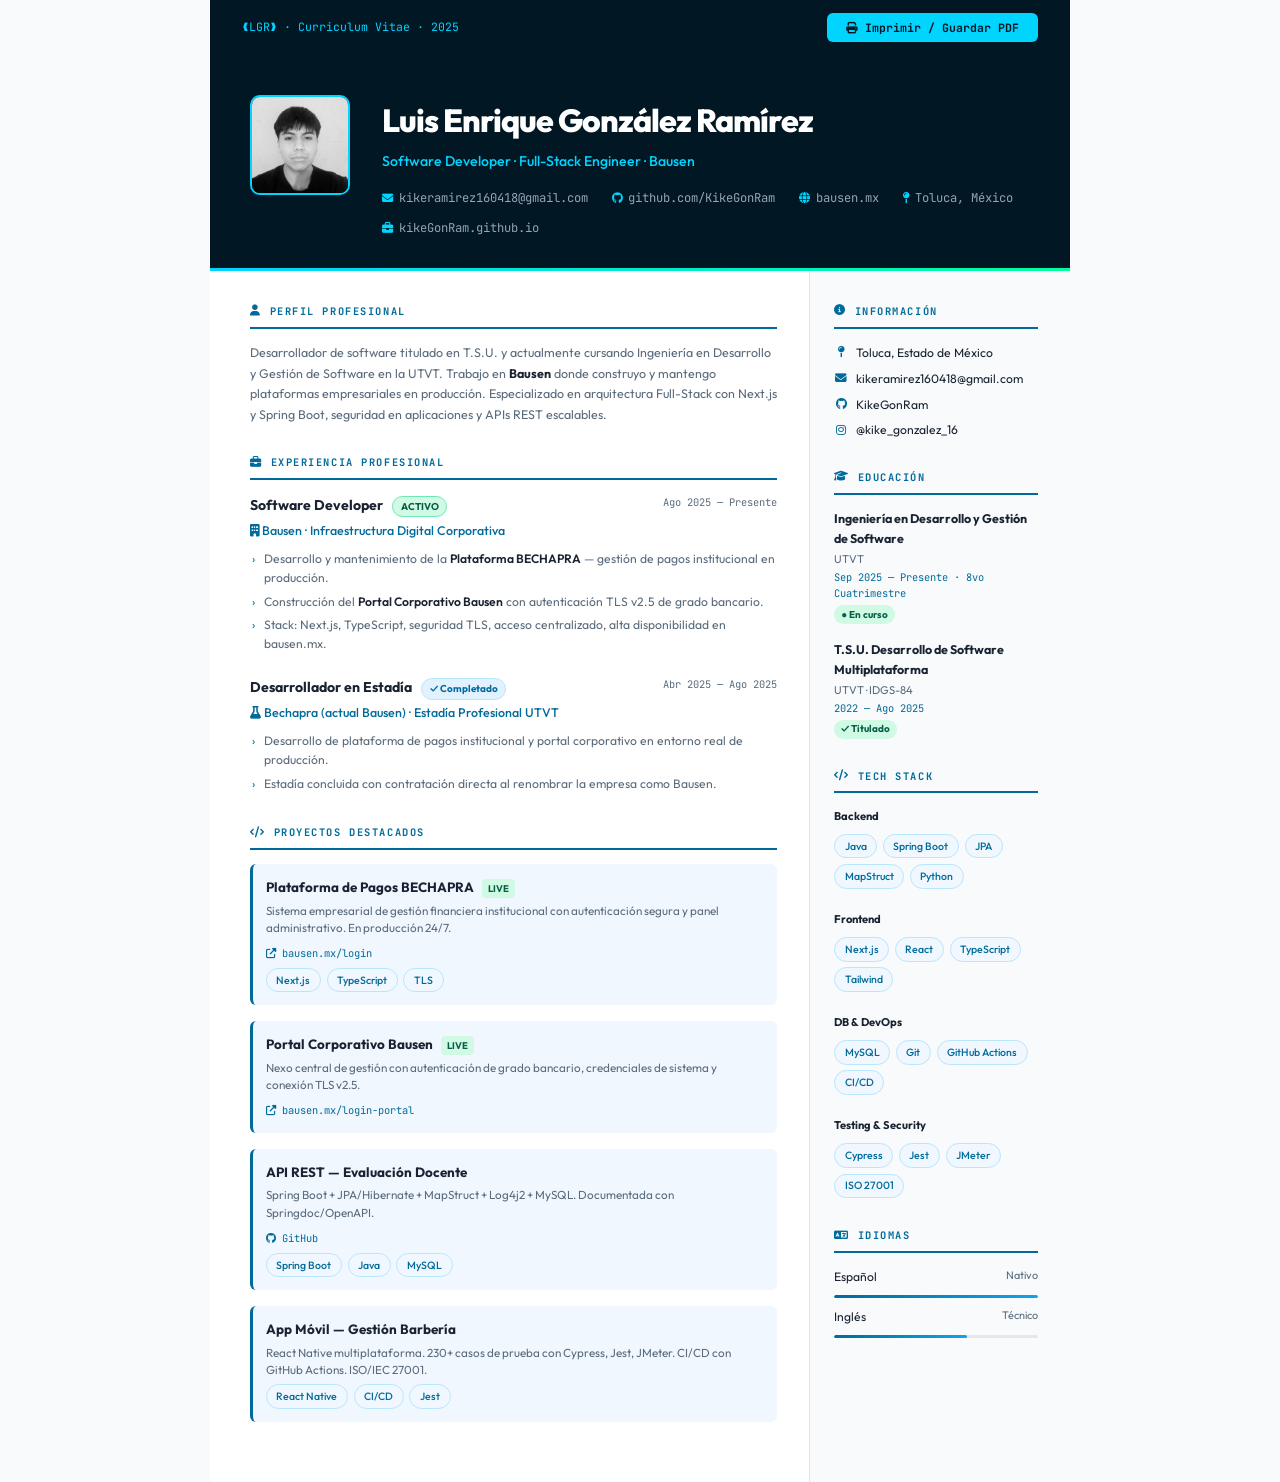
==== cv.html @ 33857cc2 "feat: v3 - boot screen, particles, glitch, github stats, CV" ====
<!DOCTYPE html>
<html lang="es">
<head>
  <meta charset="UTF-8">
  <meta name="viewport" content="width=device-width, initial-scale=1.0">
  <title>CV — Luis Enrique González Ramírez</title>
  <link href="https://fonts.googleapis.com/css2?family=JetBrains+Mono:wght@400;600;700&family=Outfit:wght@300;400;500;600;700;800&display=swap" rel="stylesheet">
  <link href="https://cdnjs.cloudflare.com/ajax/libs/font-awesome/6.5.0/css/all.min.css" rel="stylesheet">
  <style>
    :root {
      --cyan: #006b9b; --text: #1a2332; --muted: #5a6b7c;
      --border: #dde4ed; --bg: #f8fafc; --accent-bg: #f0f7ff;
    }
    * { margin:0; padding:0; box-sizing:border-box; }
    body {
      font-family: 'Outfit', sans-serif;
      background: var(--bg); color: var(--text);
      line-height: 1.6; font-size: 13px;
    }
    .cv-wrapper {
      max-width: 860px; margin: 0 auto;
      background: #fff; min-height: 100vh;
    }

    /* ── PRINT BTN ── */
    .print-bar {
      background: #011824; padding: .8rem 2rem;
      display: flex; justify-content: space-between; align-items: center;
    }
    .print-bar span { font-family: 'JetBrains Mono', monospace; font-size: .72rem; color: #00d4ff; }
    .print-btn {
      padding: .45rem 1.2rem; background: #00d4ff; color: #011824;
      font-family: 'JetBrains Mono', monospace; font-size: .72rem; font-weight: 700;
      border: none; border-radius: 6px; cursor: pointer; transition: all .2s;
    }
    .print-btn:hover { background: #00ff9d; }

    /* ── HEADER ── */
    .cv-header {
      background: #011824; color: #fff; padding: 2.5rem 2.5rem 2rem;
      position: relative; overflow: hidden;
    }
    .cv-header::after {
      content: ''; position: absolute; bottom: 0; left: 0; right: 0;
      height: 3px; background: linear-gradient(90deg, #00d4ff, #00ff9d);
    }
    .cv-header-inner { display: flex; gap: 2rem; align-items: flex-start; }
    .cv-photo {
      width: 100px; height: 100px; border-radius: 10px;
      object-fit: cover; border: 2px solid #00d4ff; flex-shrink: 0;
    }
    .cv-name { font-size: 2rem; font-weight: 800; letter-spacing: -1px; margin-bottom: .25rem; }
    .cv-title { font-size: .88rem; color: #00d4ff; font-weight: 500; margin-bottom: 1rem; }
    .cv-contact { display: flex; flex-wrap: wrap; gap: .7rem 1.5rem; }
    .cv-contact a, .cv-contact span {
      font-size: .76rem; color: #94a3b8; text-decoration: none;
      display: flex; align-items: center; gap: .35rem;
      font-family: 'JetBrains Mono', monospace;
    }
    .cv-contact a:hover { color: #00d4ff; }
    .cv-contact i { color: #00d4ff; font-size: .7rem; }

    /* ── BODY ── */
    .cv-body { display: grid; grid-template-columns: 1fr 260px; min-height: calc(100vh - 180px); }
    .cv-main  { padding: 2rem 2rem 2rem 2.5rem; border-right: 1px solid var(--border); }
    .cv-side  { padding: 2rem 2rem 2rem 1.5rem; background: var(--bg); }

    /* ── SECTIONS ── */
    .cv-section { margin-bottom: 1.8rem; }
    .cv-sec-title {
      font-family: 'JetBrains Mono', monospace;
      font-size: .65rem; font-weight: 700; letter-spacing: .15em;
      text-transform: uppercase; color: var(--cyan);
      margin-bottom: .9rem; padding-bottom: .45rem;
      border-bottom: 2px solid var(--cyan);
      display: flex; align-items: center; gap: .5rem;
    }
    .cv-sec-title i { font-size: .7rem; }

    /* ── EXPERIENCE ── */
    .exp-item { margin-bottom: 1.3rem; }
    .exp-top  { display: flex; justify-content: space-between; align-items: flex-start; margin-bottom: .2rem; }
    .exp-role { font-size: .88rem; font-weight: 700; }
    .exp-period { font-family: 'JetBrains Mono', monospace; font-size: .65rem; color: var(--muted); white-space: nowrap; margin-left: .5rem; }
    .exp-company { font-size: .78rem; color: var(--cyan); font-weight: 500; margin-bottom: .4rem; }
    .exp-list { list-style: none; padding-left: .9rem; }
    .exp-list li { font-size: .76rem; color: var(--muted); padding: .12rem 0; position: relative; }
    .exp-list li::before { content: '›'; position: absolute; left: -.8rem; color: var(--cyan); }
    .exp-list li strong { color: var(--text); font-weight: 600; }
    .exp-badge {
      display: inline-block; padding: .1rem .45rem;
      background: #e0f2fe; border: 1px solid #bae6fd;
      border-radius: 100px; font-size: .62rem; color: #0369a1;
      font-weight: 700; margin-left: .4rem; vertical-align: middle;
    }
    .exp-badge.active { background: #d1fae5; border-color: #6ee7b7; color: #065f46; }

    /* ── PROJECTS ── */
    .proj-item { margin-bottom: 1rem; padding: .8rem; background: var(--accent-bg); border-radius: 6px; border-left: 3px solid var(--cyan); }
    .proj-name  { font-size: .84rem; font-weight: 700; margin-bottom: .2rem; }
    .proj-desc  { font-size: .73rem; color: var(--muted); line-height: 1.5; margin-bottom: .35rem; }
    .proj-link  { font-family: 'JetBrains Mono', monospace; font-size: .65rem; color: var(--cyan); text-decoration: none; }
    .proj-live  { display: inline-block; padding: .1rem .4rem; background: #d1fae5; border-radius: 4px; font-size: .6rem; color: #065f46; font-weight: 700; margin-left: .3rem; }

    /* ── SIDE SECTIONS ── */
    .skill-group { margin-bottom: 1.4rem; }
    .skill-group-name { font-size: .7rem; font-weight: 700; margin-bottom: .5rem; color: var(--text); }
    .skill-tags { display: flex; flex-wrap: wrap; gap: .35rem; }
    .skill-tag {
      padding: .18rem .6rem;
      background: var(--accent-bg); border: 1px solid #bae6fd;
      border-radius: 100px; font-size: .66rem; color: var(--cyan); font-weight: 500;
    }

    .edu-cv-item { margin-bottom: 1rem; }
    .edu-cv-degree { font-size: .78rem; font-weight: 700; margin-bottom: .12rem; }
    .edu-cv-school { font-size: .7rem; color: var(--muted); }
    .edu-cv-period { font-family: 'JetBrains Mono', monospace; font-size: .65rem; color: var(--cyan); }
    .edu-cv-badge {
      display: inline-block; margin-top: .2rem; padding: .1rem .45rem;
      background: #d1fae5; border-radius: 100px; font-size: .62rem; color: #065f46; font-weight: 700;
    }

    .lang-item { display: flex; justify-content: space-between; margin-bottom: .5rem; font-size: .76rem; }
    .lang-bar { height: 3px; background: #e2e8f0; border-radius: 100px; margin-top: .25rem; overflow: hidden; }
    .lang-fill { height: 100%; background: linear-gradient(90deg, var(--cyan), #0ea5e9); border-radius: 100px; }

    .info-row { display: flex; gap: .5rem; margin-bottom: .4rem; font-size: .76rem; align-items: center; }
    .info-icon { color: var(--cyan); font-size: .72rem; width: 14px; text-align: center; flex-shrink: 0; }

    /* ── PRINT ── */
    @media print {
      .print-bar { display: none; }
      .cv-wrapper { max-width: 100%; box-shadow: none; }
      body { background: white; }
      a { color: var(--cyan) !important; }
    }
    @media (max-width: 700px) {
      .cv-body { grid-template-columns: 1fr; }
      .cv-side { border-top: 1px solid var(--border); }
      .cv-header-inner { flex-direction: column; }
    }
  </style>
</head>
<body>
  <div class="cv-wrapper">

    <!-- PRINT BAR -->
    <div class="print-bar">
      <span>❰LGR❱ · Curriculum Vitae · 2025</span>
      <button class="print-btn" onclick="window.print()"><i class="fas fa-print"></i> Imprimir / Guardar PDF</button>
    </div>

    <!-- HEADER -->
    <div class="cv-header">
      <div class="cv-header-inner">
        <img src="images/mi-foto.jpg" alt="Luis González Ramírez" class="cv-photo">
        <div>
          <h1 class="cv-name">Luis Enrique González Ramírez</h1>
          <p class="cv-title">Software Developer · Full-Stack Engineer · Bausen</p>
          <div class="cv-contact">
            <a href="mailto:kikeramirez160418@gmail.com"><i class="fas fa-envelope"></i>kikeramirez160418@gmail.com</a>
            <a href="https://github.com/KikeGonRam" target="_blank"><i class="fab fa-github"></i>github.com/KikeGonRam</a>
            <a href="https://bausen.mx" target="_blank"><i class="fas fa-globe"></i>bausen.mx</a>
            <span><i class="fas fa-map-pin"></i>Toluca, México</span>
            <a href="https://kikeGonRam.github.io" target="_blank"><i class="fas fa-briefcase"></i>kikeGonRam.github.io</a>
          </div>
        </div>
      </div>
    </div>

    <div class="cv-body">
      <!-- MAIN COLUMN -->
      <div class="cv-main">

        <!-- PERFIL -->
        <div class="cv-section">
          <div class="cv-sec-title"><i class="fas fa-user"></i> Perfil Profesional</div>
          <p style="font-size:.78rem;color:var(--muted);line-height:1.65;">
            Desarrollador de software titulado en T.S.U. y actualmente cursando Ingeniería en Desarrollo y Gestión de Software en la UTVT. Trabajo en <strong style="color:var(--text)">Bausen</strong> donde construyo y mantengo plataformas empresariales en producción. Especializado en arquitectura Full-Stack con Next.js y Spring Boot, seguridad en aplicaciones y APIs REST escalables.
          </p>
        </div>

        <!-- EXPERIENCIA -->
        <div class="cv-section">
          <div class="cv-sec-title"><i class="fas fa-briefcase"></i> Experiencia Profesional</div>

          <div class="exp-item">
            <div class="exp-top">
              <span class="exp-role">Software Developer <span class="exp-badge active">ACTIVO</span></span>
              <span class="exp-period">Ago 2025 — Presente</span>
            </div>
            <div class="exp-company"><i class="fas fa-building"></i> Bausen · Infraestructura Digital Corporativa</div>
            <ul class="exp-list">
              <li>Desarrollo y mantenimiento de la <strong>Plataforma BECHAPRA</strong> — gestión de pagos institucional en producción.</li>
              <li>Construcción del <strong>Portal Corporativo Bausen</strong> con autenticación TLS v2.5 de grado bancario.</li>
              <li>Stack: Next.js, TypeScript, seguridad TLS, acceso centralizado, alta disponibilidad en bausen.mx.</li>
            </ul>
          </div>

          <div class="exp-item">
            <div class="exp-top">
              <span class="exp-role">Desarrollador en Estadía <span class="exp-badge">✓ Completado</span></span>
              <span class="exp-period">Abr 2025 — Ago 2025</span>
            </div>
            <div class="exp-company"><i class="fas fa-flask"></i> Bechapra (actual Bausen) · Estadía Profesional UTVT</div>
            <ul class="exp-list">
              <li>Desarrollo de plataforma de pagos institucional y portal corporativo en entorno real de producción.</li>
              <li>Estadía concluida con contratación directa al renombrar la empresa como Bausen.</li>
            </ul>
          </div>
        </div>

        <!-- PROYECTOS -->
        <div class="cv-section">
          <div class="cv-sec-title"><i class="fas fa-code"></i> Proyectos Destacados</div>

          <div class="proj-item">
            <div class="proj-name">Plataforma de Pagos BECHAPRA <span class="proj-live">LIVE</span></div>
            <div class="proj-desc">Sistema empresarial de gestión financiera institucional con autenticación segura y panel administrativo. En producción 24/7.</div>
            <a href="https://bausen.mx/login" class="proj-link" target="_blank"><i class="fas fa-external-link-alt"></i> bausen.mx/login</a>
            <div style="margin-top:.3rem" class="skill-tags">
              <span class="skill-tag">Next.js</span><span class="skill-tag">TypeScript</span><span class="skill-tag">TLS</span>
            </div>
          </div>

          <div class="proj-item">
            <div class="proj-name">Portal Corporativo Bausen <span class="proj-live">LIVE</span></div>
            <div class="proj-desc">Nexo central de gestión con autenticación de grado bancario, credenciales de sistema y conexión TLS v2.5.</div>
            <a href="https://bausen.mx/login-portal/login" class="proj-link" target="_blank"><i class="fas fa-external-link-alt"></i> bausen.mx/login-portal</a>
          </div>

          <div class="proj-item">
            <div class="proj-name">API REST — Evaluación Docente</div>
            <div class="proj-desc">Spring Boot + JPA/Hibernate + MapStruct + Log4j2 + MySQL. Documentada con Springdoc/OpenAPI.</div>
            <a href="https://github.com/KikeGonRam/evaluacion-docente-api" class="proj-link" target="_blank"><i class="fab fa-github"></i> GitHub</a>
            <div style="margin-top:.3rem" class="skill-tags">
              <span class="skill-tag">Spring Boot</span><span class="skill-tag">Java</span><span class="skill-tag">MySQL</span>
            </div>
          </div>

          <div class="proj-item">
            <div class="proj-name">App Móvil — Gestión Barbería</div>
            <div class="proj-desc">React Native multiplataforma. 230+ casos de prueba con Cypress, Jest, JMeter. CI/CD con GitHub Actions. ISO/IEC 27001.</div>
            <div style="margin-top:.3rem" class="skill-tags">
              <span class="skill-tag">React Native</span><span class="skill-tag">CI/CD</span><span class="skill-tag">Jest</span>
            </div>
          </div>
        </div>

      </div>

      <!-- SIDE COLUMN -->
      <div class="cv-side">

        <!-- INFO -->
        <div class="cv-section">
          <div class="cv-sec-title"><i class="fas fa-info-circle"></i> Información</div>
          <div class="info-row"><span class="info-icon"><i class="fas fa-map-pin"></i></span><span>Toluca, Estado de México</span></div>
          <div class="info-row"><span class="info-icon"><i class="fas fa-envelope"></i></span><span>kikeramirez160418@gmail.com</span></div>
          <div class="info-row"><span class="info-icon"><i class="fab fa-github"></i></span><span>KikeGonRam</span></div>
          <div class="info-row"><span class="info-icon"><i class="fab fa-instagram"></i></span><span>@kike_gonzalez_16</span></div>
        </div>

        <!-- EDUCACIÓN -->
        <div class="cv-section">
          <div class="cv-sec-title"><i class="fas fa-graduation-cap"></i> Educación</div>
          <div class="edu-cv-item">
            <div class="edu-cv-degree">Ingeniería en Desarrollo y Gestión de Software</div>
            <div class="edu-cv-school">UTVT</div>
            <div class="edu-cv-period">Sep 2025 — Presente · 8vo Cuatrimestre</div>
            <span class="edu-cv-badge">● En curso</span>
          </div>
          <div class="edu-cv-item">
            <div class="edu-cv-degree">T.S.U. Desarrollo de Software Multiplataforma</div>
            <div class="edu-cv-school">UTVT · IDGS-84</div>
            <div class="edu-cv-period">2022 — Ago 2025</div>
            <span class="edu-cv-badge">✓ Titulado</span>
          </div>
        </div>

        <!-- TECH STACK -->
        <div class="cv-section">
          <div class="cv-sec-title"><i class="fas fa-code"></i> Tech Stack</div>
          <div class="skill-group">
            <div class="skill-group-name">Backend</div>
            <div class="skill-tags">
              <span class="skill-tag">Java</span><span class="skill-tag">Spring Boot</span>
              <span class="skill-tag">JPA</span><span class="skill-tag">MapStruct</span><span class="skill-tag">Python</span>
            </div>
          </div>
          <div class="skill-group">
            <div class="skill-group-name">Frontend</div>
            <div class="skill-tags">
              <span class="skill-tag">Next.js</span><span class="skill-tag">React</span>
              <span class="skill-tag">TypeScript</span><span class="skill-tag">Tailwind</span>
            </div>
          </div>
          <div class="skill-group">
            <div class="skill-group-name">DB & DevOps</div>
            <div class="skill-tags">
              <span class="skill-tag">MySQL</span><span class="skill-tag">Git</span>
              <span class="skill-tag">GitHub Actions</span><span class="skill-tag">CI/CD</span>
            </div>
          </div>
          <div class="skill-group">
            <div class="skill-group-name">Testing & Security</div>
            <div class="skill-tags">
              <span class="skill-tag">Cypress</span><span class="skill-tag">Jest</span>
              <span class="skill-tag">JMeter</span><span class="skill-tag">ISO 27001</span>
            </div>
          </div>
        </div>

        <!-- IDIOMAS -->
        <div class="cv-section">
          <div class="cv-sec-title"><i class="fas fa-language"></i> Idiomas</div>
          <div class="lang-item"><span>Español</span><span style="font-size:.68rem;color:var(--muted)">Nativo</span></div>
          <div class="lang-bar"><div class="lang-fill" style="width:100%"></div></div>
          <div style="margin-top:.6rem"></div>
          <div class="lang-item"><span>Inglés</span><span style="font-size:.68rem;color:var(--muted)">Técnico</span></div>
          <div class="lang-bar"><div class="lang-fill" style="width:65%"></div></div>
        </div>

      </div>
    </div>
  </div>
</body>
</html>
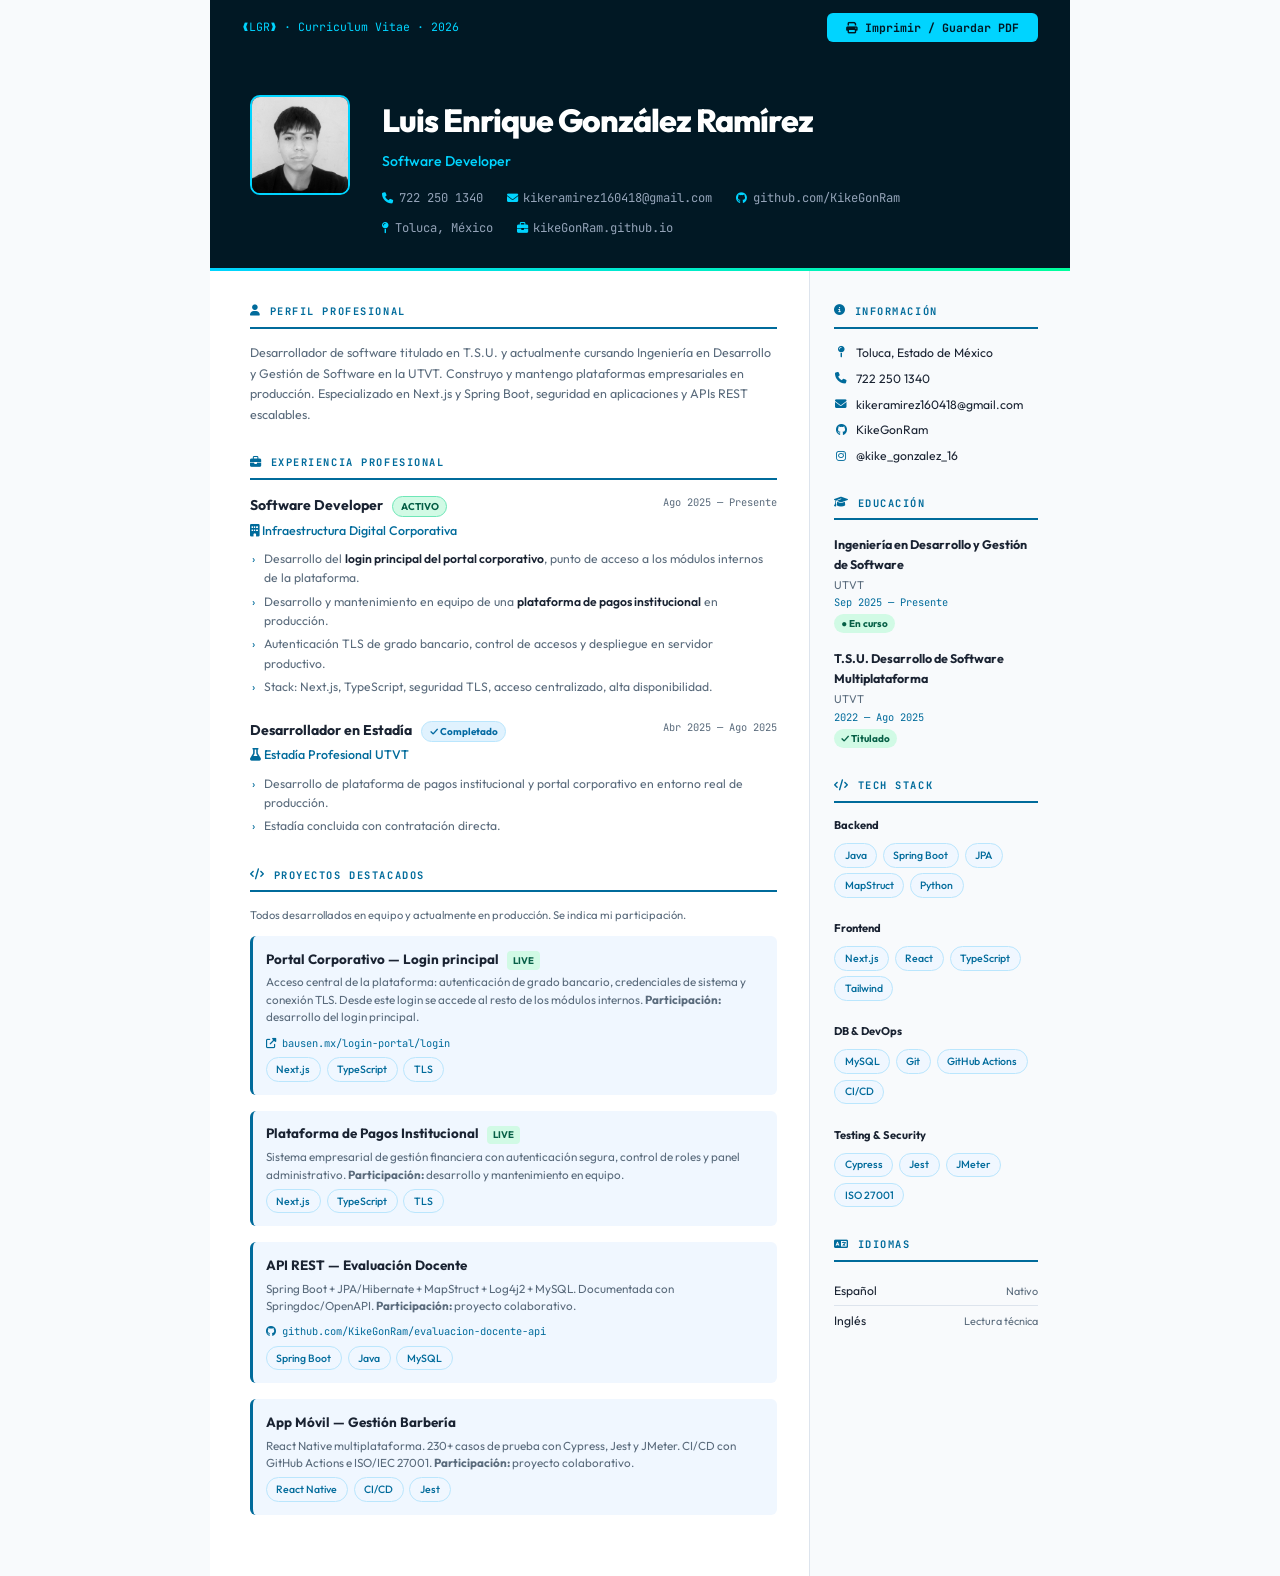
==== commit a91fdb7d: "refactor: reestructura portafolio, corrige bugs y mejora accesibilidad Contenido - Elimina secciones" ====
--- a/cv.html
+++ b/cv.html
@@ -4,6 +4,13 @@
   <meta charset="UTF-8">
   <meta name="viewport" content="width=device-width, initial-scale=1.0">
   <title>CV — Luis Enrique González Ramírez</title>
+  <meta name="description" content="Currículum de Luis Enrique González Ramírez, desarrollador de software: Java, Spring Boot, Next.js, MySQL y sistemas en producción.">
+  <meta name="author" content="Luis Enrique González Ramírez">
+  <meta name="robots" content="index, follow">
+  <link rel="icon" href="data:image/svg+xml,%3Csvg xmlns='http://www.w3.org/2000/svg' viewBox='0 0 100 100'%3E%3Crect width='100' height='100' rx='18' fill='%23011824'/%3E%3Ctext x='50' y='63' font-family='monospace' font-size='42' font-weight='700' fill='%2300d4ff' text-anchor='middle'%3ELGR%3C/text%3E%3C/svg%3E">
+  <link rel="preconnect" href="https://fonts.googleapis.com">
+  <link rel="preconnect" href="https://fonts.gstatic.com" crossorigin>
+  <link rel="preconnect" href="https://cdnjs.cloudflare.com" crossorigin>
   <link href="https://fonts.googleapis.com/css2?family=JetBrains+Mono:wght@400;600;700&family=Outfit:wght@300;400;500;600;700;800&display=swap" rel="stylesheet">
   <link href="https://cdnjs.cloudflare.com/ajax/libs/font-awesome/6.5.0/css/all.min.css" rel="stylesheet">
   <style>
@@ -121,19 +128,58 @@
       background: #d1fae5; border-radius: 100px; font-size: .62rem; color: #065f46; font-weight: 700;
     }
 
-    .lang-item { display: flex; justify-content: space-between; margin-bottom: .5rem; font-size: .76rem; }
-    .lang-bar { height: 3px; background: #e2e8f0; border-radius: 100px; margin-top: .25rem; overflow: hidden; }
-    .lang-fill { height: 100%; background: linear-gradient(90deg, var(--cyan), #0ea5e9); border-radius: 100px; }
+    .lang-item {
+      display: flex; justify-content: space-between; align-items: baseline;
+      gap: .5rem; padding: .3rem 0; font-size: .76rem;
+      border-bottom: 1px solid var(--border);
+    }
+    .lang-item:last-child { border-bottom: none; }
+    .lang-lvl { font-size: .68rem; color: var(--muted); white-space: nowrap; }
 
     .info-row { display: flex; gap: .5rem; margin-bottom: .4rem; font-size: .76rem; align-items: center; }
     .info-icon { color: var(--cyan); font-size: .72rem; width: 14px; text-align: center; flex-shrink: 0; }
 
-    /* ── PRINT ── */
+    /* ── PRINT ──
+       Los navegadores NO imprimen fondos por defecto. El encabezado en
+       pantalla es oscuro con texto blanco: si se imprimiera tal cual,
+       el nombre saldría blanco sobre blanco (invisible). En papel se
+       invierte a fondo claro con texto oscuro: legible siempre, sin
+       depender de "Gráficos de fondo" y sin gastar tóner. */
+    @page {
+      size: A4;
+      margin: 12mm 0;
+    }
     @media print {
       .print-bar { display: none; }
-      .cv-wrapper { max-width: 100%; box-shadow: none; }
-      body { background: white; }
-      a { color: var(--cyan) !important; }
+      body { background: #fff; font-size: 11.5px; }
+      .cv-wrapper { max-width: 100%; box-shadow: none; min-height: auto; }
+      .cv-body { min-height: auto; }
+
+      .cv-header {
+        background: #fff;
+        color: var(--text);
+        padding: 0 2.5rem 1.2rem;
+        border-bottom: 2px solid var(--cyan);
+      }
+      .cv-header::after { display: none; }
+      .cv-name  { color: #0f1b2d; }
+      .cv-title { color: var(--cyan); }
+      .cv-contact a,
+      .cv-contact span { color: #3d4d5e; }
+      .cv-photo { border-color: #cbd5e1; }
+
+      /* Evita cortes feos a mitad de un bloque al pasar de página */
+      .cv-section { break-inside: avoid; page-break-inside: avoid; }
+      .exp-item, .proj-item, .edu-cv-item, .skill-group {
+        break-inside: avoid; page-break-inside: avoid;
+      }
+      .cv-sec-title { break-after: avoid; page-break-after: avoid; }
+      h1, h2, h3, h4 { break-after: avoid; page-break-after: avoid; }
+      p, li { orphans: 3; widows: 3; }
+
+      a { color: var(--cyan); text-decoration: none; }
+      .cv-main { border-right: none; }
+      .cv-side { background: #fff; border-left: 1px solid var(--border); }
     }
     @media (max-width: 700px) {
       .cv-body { grid-template-columns: 1fr; }
@@ -147,8 +193,8 @@
 
     <!-- PRINT BAR -->
     <div class="print-bar">
-      <span>❰LGR❱ · Curriculum Vitae · 2025</span>
-      <button class="print-btn" onclick="window.print()"><i class="fas fa-print"></i> Imprimir / Guardar PDF</button>
+      <span>❰LGR❱ · Curriculum Vitae · <span id="cv-year">2026</span></span>
+      <button class="print-btn" onclick="window.print()"><i class="fas fa-print" aria-hidden="true"></i> Imprimir / Guardar PDF</button>
     </div>
 
     <!-- HEADER -->
@@ -157,13 +203,13 @@
         <img src="images/mi-foto.jpg" alt="Luis González Ramírez" class="cv-photo">
         <div>
           <h1 class="cv-name">Luis Enrique González Ramírez</h1>
-          <p class="cv-title">Software Developer · Full-Stack Engineer · Bausen</p>
+          <p class="cv-title">Software Developer</p>
           <div class="cv-contact">
-            <a href="mailto:kikeramirez160418@gmail.com"><i class="fas fa-envelope"></i>kikeramirez160418@gmail.com</a>
-            <a href="https://github.com/KikeGonRam" target="_blank"><i class="fab fa-github"></i>github.com/KikeGonRam</a>
-            <a href="https://bausen.mx" target="_blank"><i class="fas fa-globe"></i>bausen.mx</a>
-            <span><i class="fas fa-map-pin"></i>Toluca, México</span>
-            <a href="https://kikeGonRam.github.io" target="_blank"><i class="fas fa-briefcase"></i>kikeGonRam.github.io</a>
+            <a href="tel:+527222501340"><i class="fas fa-phone" aria-hidden="true"></i>722 250 1340</a>
+            <a href="mailto:kikeramirez160418@gmail.com"><i class="fas fa-envelope" aria-hidden="true"></i>kikeramirez160418@gmail.com</a>
+            <a href="https://github.com/KikeGonRam" target="_blank" rel="noopener noreferrer"><i class="fab fa-github" aria-hidden="true"></i>github.com/KikeGonRam</a>
+            <span><i class="fas fa-map-pin" aria-hidden="true"></i>Toluca, México</span>
+            <a href="https://kikeGonRam.github.io" target="_blank" rel="noopener noreferrer"><i class="fas fa-briefcase" aria-hidden="true"></i>kikeGonRam.github.io</a>
           </div>
         </div>
       </div>
@@ -175,26 +221,27 @@
 
         <!-- PERFIL -->
         <div class="cv-section">
-          <div class="cv-sec-title"><i class="fas fa-user"></i> Perfil Profesional</div>
+          <div class="cv-sec-title"><i class="fas fa-user" aria-hidden="true"></i> Perfil Profesional</div>
           <p style="font-size:.78rem;color:var(--muted);line-height:1.65;">
-            Desarrollador de software titulado en T.S.U. y actualmente cursando Ingeniería en Desarrollo y Gestión de Software en la UTVT. Trabajo en <strong style="color:var(--text)">Bausen</strong> donde construyo y mantengo plataformas empresariales en producción. Especializado en arquitectura Full-Stack con Next.js y Spring Boot, seguridad en aplicaciones y APIs REST escalables.
+            Desarrollador de software titulado en T.S.U. y actualmente cursando Ingeniería en Desarrollo y Gestión de Software en la UTVT. Construyo y mantengo plataformas empresariales en producción. Especializado en Next.js y Spring Boot, seguridad en aplicaciones y APIs REST escalables.
           </p>
         </div>
 
         <!-- EXPERIENCIA -->
         <div class="cv-section">
-          <div class="cv-sec-title"><i class="fas fa-briefcase"></i> Experiencia Profesional</div>
+          <div class="cv-sec-title"><i class="fas fa-briefcase" aria-hidden="true"></i> Experiencia Profesional</div>
 
           <div class="exp-item">
             <div class="exp-top">
               <span class="exp-role">Software Developer <span class="exp-badge active">ACTIVO</span></span>
               <span class="exp-period">Ago 2025 — Presente</span>
             </div>
-            <div class="exp-company"><i class="fas fa-building"></i> Bausen · Infraestructura Digital Corporativa</div>
+            <div class="exp-company"><i class="fas fa-building" aria-hidden="true"></i> Infraestructura Digital Corporativa</div>
             <ul class="exp-list">
-              <li>Desarrollo y mantenimiento de la <strong>Plataforma BECHAPRA</strong> — gestión de pagos institucional en producción.</li>
-              <li>Construcción del <strong>Portal Corporativo Bausen</strong> con autenticación TLS v2.5 de grado bancario.</li>
-              <li>Stack: Next.js, TypeScript, seguridad TLS, acceso centralizado, alta disponibilidad en bausen.mx.</li>
+              <li>Desarrollo del <strong>login principal del portal corporativo</strong>, punto de acceso a los módulos internos de la plataforma.</li>
+              <li>Desarrollo y mantenimiento en equipo de una <strong>plataforma de pagos institucional</strong> en producción.</li>
+              <li>Autenticación TLS de grado bancario, control de accesos y despliegue en servidor productivo.</li>
+              <li>Stack: Next.js, TypeScript, seguridad TLS, acceso centralizado, alta disponibilidad.</li>
             </ul>
           </div>
 
@@ -203,37 +250,52 @@
               <span class="exp-role">Desarrollador en Estadía <span class="exp-badge">✓ Completado</span></span>
               <span class="exp-period">Abr 2025 — Ago 2025</span>
             </div>
-            <div class="exp-company"><i class="fas fa-flask"></i> Bechapra (actual Bausen) · Estadía Profesional UTVT</div>
+            <div class="exp-company"><i class="fas fa-flask" aria-hidden="true"></i> Estadía Profesional UTVT</div>
             <ul class="exp-list">
               <li>Desarrollo de plataforma de pagos institucional y portal corporativo en entorno real de producción.</li>
-              <li>Estadía concluida con contratación directa al renombrar la empresa como Bausen.</li>
+              <li>Estadía concluida con contratación directa.</li>
             </ul>
           </div>
         </div>
 
         <!-- PROYECTOS -->
         <div class="cv-section">
-          <div class="cv-sec-title"><i class="fas fa-code"></i> Proyectos Destacados</div>
+          <div class="cv-sec-title"><i class="fas fa-code" aria-hidden="true"></i> Proyectos Destacados</div>
+          <p style="font-size:.7rem;color:var(--muted);margin-bottom:.7rem;">
+            Todos desarrollados en equipo y actualmente en producción. Se indica mi participación.
+          </p>
 
           <div class="proj-item">
-            <div class="proj-name">Plataforma de Pagos BECHAPRA <span class="proj-live">LIVE</span></div>
-            <div class="proj-desc">Sistema empresarial de gestión financiera institucional con autenticación segura y panel administrativo. En producción 24/7.</div>
-            <a href="https://bausen.mx/login" class="proj-link" target="_blank"><i class="fas fa-external-link-alt"></i> bausen.mx/login</a>
+            <div class="proj-name">Portal Corporativo — Login principal <span class="proj-live">LIVE</span></div>
+            <div class="proj-desc">
+              Acceso central de la plataforma: autenticación de grado bancario, credenciales de sistema y
+              conexión TLS. Desde este login se accede al resto de los módulos internos.
+              <strong>Participación:</strong> desarrollo del login principal.
+            </div>
+            <a href="https://bausen.mx/login-portal/login" class="proj-link" target="_blank" rel="noopener noreferrer"><i class="fas fa-external-link-alt" aria-hidden="true"></i> bausen.mx/login-portal/login</a>
             <div style="margin-top:.3rem" class="skill-tags">
               <span class="skill-tag">Next.js</span><span class="skill-tag">TypeScript</span><span class="skill-tag">TLS</span>
             </div>
           </div>
 
           <div class="proj-item">
-            <div class="proj-name">Portal Corporativo Bausen <span class="proj-live">LIVE</span></div>
-            <div class="proj-desc">Nexo central de gestión con autenticación de grado bancario, credenciales de sistema y conexión TLS v2.5.</div>
-            <a href="https://bausen.mx/login-portal/login" class="proj-link" target="_blank"><i class="fas fa-external-link-alt"></i> bausen.mx/login-portal</a>
+            <div class="proj-name">Plataforma de Pagos Institucional <span class="proj-live">LIVE</span></div>
+            <div class="proj-desc">
+              Sistema empresarial de gestión financiera con autenticación segura, control de roles y panel
+              administrativo. <strong>Participación:</strong> desarrollo y mantenimiento en equipo.
+            </div>
+            <div style="margin-top:.3rem" class="skill-tags">
+              <span class="skill-tag">Next.js</span><span class="skill-tag">TypeScript</span><span class="skill-tag">TLS</span>
+            </div>
           </div>
 
           <div class="proj-item">
             <div class="proj-name">API REST — Evaluación Docente</div>
-            <div class="proj-desc">Spring Boot + JPA/Hibernate + MapStruct + Log4j2 + MySQL. Documentada con Springdoc/OpenAPI.</div>
-            <a href="https://github.com/KikeGonRam/evaluacion-docente-api" class="proj-link" target="_blank"><i class="fab fa-github"></i> GitHub</a>
+            <div class="proj-desc">
+              Spring Boot + JPA/Hibernate + MapStruct + Log4j2 + MySQL. Documentada con Springdoc/OpenAPI.
+              <strong>Participación:</strong> proyecto colaborativo.
+            </div>
+            <a href="https://github.com/KikeGonRam/evaluacion-docente-api" class="proj-link" target="_blank" rel="noopener noreferrer"><i class="fab fa-github" aria-hidden="true"></i> github.com/KikeGonRam/evaluacion-docente-api</a>
             <div style="margin-top:.3rem" class="skill-tags">
               <span class="skill-tag">Spring Boot</span><span class="skill-tag">Java</span><span class="skill-tag">MySQL</span>
             </div>
@@ -241,7 +303,10 @@
 
           <div class="proj-item">
             <div class="proj-name">App Móvil — Gestión Barbería</div>
-            <div class="proj-desc">React Native multiplataforma. 230+ casos de prueba con Cypress, Jest, JMeter. CI/CD con GitHub Actions. ISO/IEC 27001.</div>
+            <div class="proj-desc">
+              React Native multiplataforma. 230+ casos de prueba con Cypress, Jest y JMeter. CI/CD con
+              GitHub Actions e ISO/IEC 27001. <strong>Participación:</strong> proyecto colaborativo.
+            </div>
             <div style="margin-top:.3rem" class="skill-tags">
               <span class="skill-tag">React Native</span><span class="skill-tag">CI/CD</span><span class="skill-tag">Jest</span>
             </div>
@@ -255,25 +320,26 @@
 
         <!-- INFO -->
         <div class="cv-section">
-          <div class="cv-sec-title"><i class="fas fa-info-circle"></i> Información</div>
-          <div class="info-row"><span class="info-icon"><i class="fas fa-map-pin"></i></span><span>Toluca, Estado de México</span></div>
-          <div class="info-row"><span class="info-icon"><i class="fas fa-envelope"></i></span><span>kikeramirez160418@gmail.com</span></div>
-          <div class="info-row"><span class="info-icon"><i class="fab fa-github"></i></span><span>KikeGonRam</span></div>
-          <div class="info-row"><span class="info-icon"><i class="fab fa-instagram"></i></span><span>@kike_gonzalez_16</span></div>
+          <div class="cv-sec-title"><i class="fas fa-info-circle" aria-hidden="true"></i> Información</div>
+          <div class="info-row"><span class="info-icon"><i class="fas fa-map-pin" aria-hidden="true"></i></span><span>Toluca, Estado de México</span></div>
+          <div class="info-row"><span class="info-icon"><i class="fas fa-phone" aria-hidden="true"></i></span><span>722 250 1340</span></div>
+          <div class="info-row"><span class="info-icon"><i class="fas fa-envelope" aria-hidden="true"></i></span><span>kikeramirez160418@gmail.com</span></div>
+          <div class="info-row"><span class="info-icon"><i class="fab fa-github" aria-hidden="true"></i></span><span>KikeGonRam</span></div>
+          <div class="info-row"><span class="info-icon"><i class="fab fa-instagram" aria-hidden="true"></i></span><span>@kike_gonzalez_16</span></div>
         </div>
 
         <!-- EDUCACIÓN -->
         <div class="cv-section">
-          <div class="cv-sec-title"><i class="fas fa-graduation-cap"></i> Educación</div>
+          <div class="cv-sec-title"><i class="fas fa-graduation-cap" aria-hidden="true"></i> Educación</div>
           <div class="edu-cv-item">
             <div class="edu-cv-degree">Ingeniería en Desarrollo y Gestión de Software</div>
             <div class="edu-cv-school">UTVT</div>
-            <div class="edu-cv-period">Sep 2025 — Presente · 8vo Cuatrimestre</div>
+            <div class="edu-cv-period">Sep 2025 — Presente</div>
             <span class="edu-cv-badge">● En curso</span>
           </div>
           <div class="edu-cv-item">
             <div class="edu-cv-degree">T.S.U. Desarrollo de Software Multiplataforma</div>
-            <div class="edu-cv-school">UTVT · IDGS-84</div>
+            <div class="edu-cv-school">UTVT</div>
             <div class="edu-cv-period">2022 — Ago 2025</div>
             <span class="edu-cv-badge">✓ Titulado</span>
           </div>
@@ -281,7 +347,7 @@
 
         <!-- TECH STACK -->
         <div class="cv-section">
-          <div class="cv-sec-title"><i class="fas fa-code"></i> Tech Stack</div>
+          <div class="cv-sec-title"><i class="fas fa-code" aria-hidden="true"></i> Tech Stack</div>
           <div class="skill-group">
             <div class="skill-group-name">Backend</div>
             <div class="skill-tags">
@@ -314,16 +380,18 @@
 
         <!-- IDIOMAS -->
         <div class="cv-section">
-          <div class="cv-sec-title"><i class="fas fa-language"></i> Idiomas</div>
-          <div class="lang-item"><span>Español</span><span style="font-size:.68rem;color:var(--muted)">Nativo</span></div>
-          <div class="lang-bar"><div class="lang-fill" style="width:100%"></div></div>
-          <div style="margin-top:.6rem"></div>
-          <div class="lang-item"><span>Inglés</span><span style="font-size:.68rem;color:var(--muted)">Técnico</span></div>
-          <div class="lang-bar"><div class="lang-fill" style="width:65%"></div></div>
+          <div class="cv-sec-title"><i class="fas fa-language" aria-hidden="true"></i> Idiomas</div>
+          <div class="lang-item"><span>Español</span><span class="lang-lvl">Nativo</span></div>
+          <div class="lang-item"><span>Inglés</span><span class="lang-lvl">Lectura técnica</span></div>
         </div>
 
       </div>
     </div>
   </div>
+
+  <script>
+    // El año se calcula solo: así el CV no queda fechado en un año viejo.
+    document.getElementById('cv-year').textContent = new Date().getFullYear();
+  </script>
 </body>
 </html>
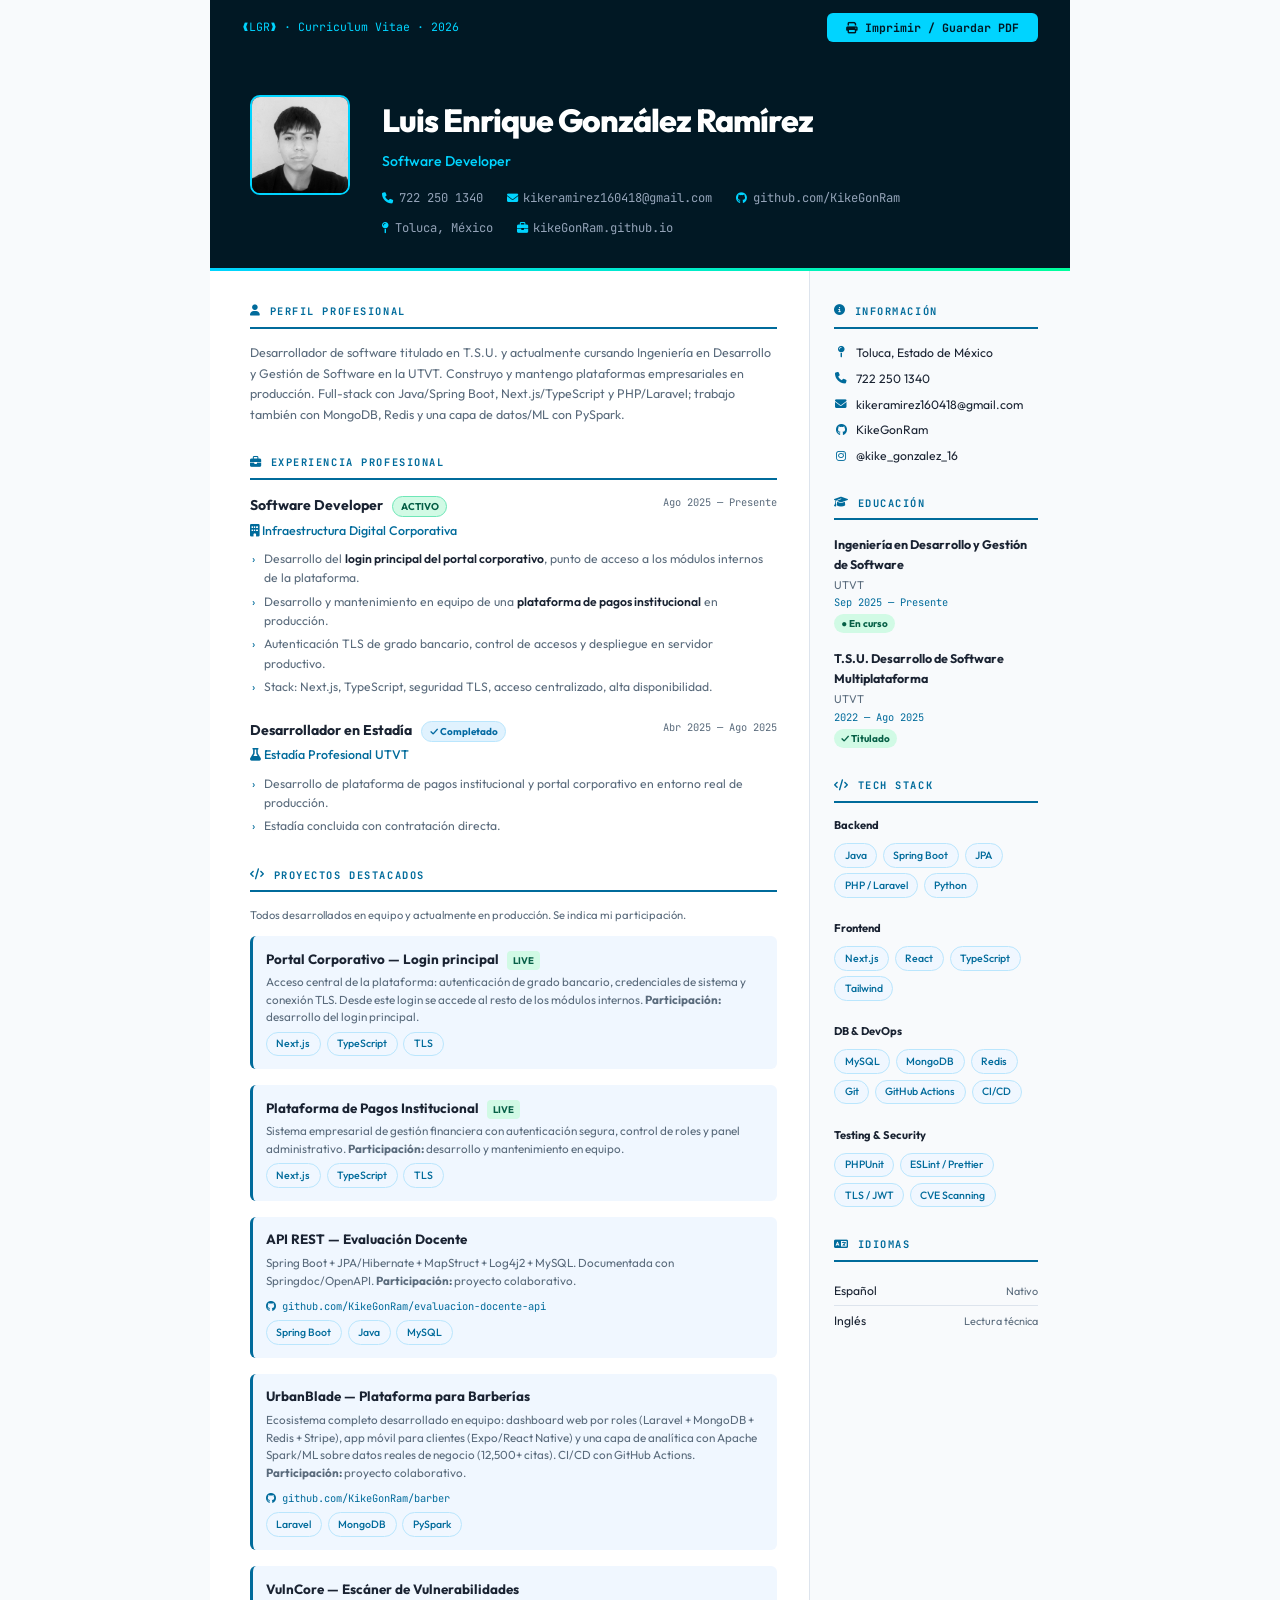
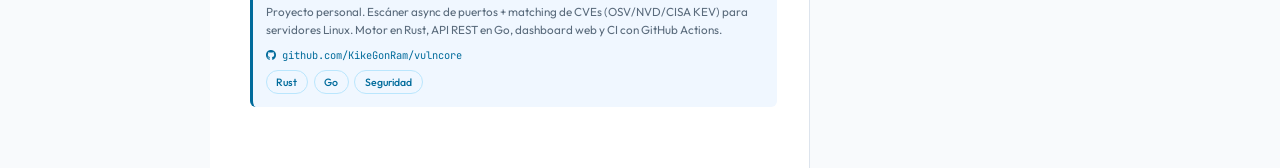
==== commit b1b0a0ca: "feat: refuerza portafolio y CV con proyectos reales y quita claims sin respaldo - Agrega case study " ====
--- a/cv.html
+++ b/cv.html
@@ -223,7 +223,7 @@
         <div class="cv-section">
           <div class="cv-sec-title"><i class="fas fa-user" aria-hidden="true"></i> Perfil Profesional</div>
           <p style="font-size:.78rem;color:var(--muted);line-height:1.65;">
-            Desarrollador de software titulado en T.S.U. y actualmente cursando Ingeniería en Desarrollo y Gestión de Software en la UTVT. Construyo y mantengo plataformas empresariales en producción. Especializado en Next.js y Spring Boot, seguridad en aplicaciones y APIs REST escalables.
+            Desarrollador de software titulado en T.S.U. y actualmente cursando Ingeniería en Desarrollo y Gestión de Software en la UTVT. Construyo y mantengo plataformas empresariales en producción. Full-stack con Java/Spring Boot, Next.js/TypeScript y PHP/Laravel; trabajo también con MongoDB, Redis y una capa de datos/ML con PySpark.
           </p>
         </div>
 
@@ -272,7 +272,6 @@
               conexión TLS. Desde este login se accede al resto de los módulos internos.
               <strong>Participación:</strong> desarrollo del login principal.
             </div>
-            <a href="https://bausen.mx/login-portal/login" class="proj-link" target="_blank" rel="noopener noreferrer"><i class="fas fa-external-link-alt" aria-hidden="true"></i> bausen.mx/login-portal/login</a>
             <div style="margin-top:.3rem" class="skill-tags">
               <span class="skill-tag">Next.js</span><span class="skill-tag">TypeScript</span><span class="skill-tag">TLS</span>
             </div>
@@ -302,13 +301,28 @@
           </div>
 
           <div class="proj-item">
-            <div class="proj-name">App Móvil — Gestión Barbería</div>
+            <div class="proj-name">UrbanBlade — Plataforma para Barberías</div>
             <div class="proj-desc">
-              React Native multiplataforma. 230+ casos de prueba con Cypress, Jest y JMeter. CI/CD con
-              GitHub Actions e ISO/IEC 27001. <strong>Participación:</strong> proyecto colaborativo.
-            </div>
+              Ecosistema completo desarrollado en equipo: dashboard web por roles (Laravel + MongoDB + Redis +
+              Stripe), app móvil para clientes (Expo/React Native) y una capa de analítica con Apache Spark/ML
+              sobre datos reales de negocio (12,500+ citas). CI/CD con GitHub Actions.
+              <strong>Participación:</strong> proyecto colaborativo.
+            </div>
+            <a href="https://github.com/KikeGonRam/barber" class="proj-link" target="_blank" rel="noopener noreferrer"><i class="fab fa-github" aria-hidden="true"></i> github.com/KikeGonRam/barber</a>
             <div style="margin-top:.3rem" class="skill-tags">
-              <span class="skill-tag">React Native</span><span class="skill-tag">CI/CD</span><span class="skill-tag">Jest</span>
+              <span class="skill-tag">Laravel</span><span class="skill-tag">MongoDB</span><span class="skill-tag">PySpark</span>
+            </div>
+          </div>
+
+          <div class="proj-item">
+            <div class="proj-name">VulnCore — Escáner de Vulnerabilidades</div>
+            <div class="proj-desc">
+              Proyecto personal. Escáner async de puertos + matching de CVEs (OSV/NVD/CISA KEV) para servidores
+              Linux. Motor en Rust, API REST en Go, dashboard web y CI con GitHub Actions.
+            </div>
+            <a href="https://github.com/KikeGonRam/vulncore" class="proj-link" target="_blank" rel="noopener noreferrer"><i class="fab fa-github" aria-hidden="true"></i> github.com/KikeGonRam/vulncore</a>
+            <div style="margin-top:.3rem" class="skill-tags">
+              <span class="skill-tag">Rust</span><span class="skill-tag">Go</span><span class="skill-tag">Seguridad</span>
             </div>
           </div>
         </div>
@@ -352,7 +366,7 @@
             <div class="skill-group-name">Backend</div>
             <div class="skill-tags">
               <span class="skill-tag">Java</span><span class="skill-tag">Spring Boot</span>
-              <span class="skill-tag">JPA</span><span class="skill-tag">MapStruct</span><span class="skill-tag">Python</span>
+              <span class="skill-tag">JPA</span><span class="skill-tag">PHP / Laravel</span><span class="skill-tag">Python</span>
             </div>
           </div>
           <div class="skill-group">
@@ -365,15 +379,16 @@
           <div class="skill-group">
             <div class="skill-group-name">DB & DevOps</div>
             <div class="skill-tags">
-              <span class="skill-tag">MySQL</span><span class="skill-tag">Git</span>
+              <span class="skill-tag">MySQL</span><span class="skill-tag">MongoDB</span>
+              <span class="skill-tag">Redis</span><span class="skill-tag">Git</span>
               <span class="skill-tag">GitHub Actions</span><span class="skill-tag">CI/CD</span>
             </div>
           </div>
           <div class="skill-group">
             <div class="skill-group-name">Testing & Security</div>
             <div class="skill-tags">
-              <span class="skill-tag">Cypress</span><span class="skill-tag">Jest</span>
-              <span class="skill-tag">JMeter</span><span class="skill-tag">ISO 27001</span>
+              <span class="skill-tag">PHPUnit</span><span class="skill-tag">ESLint / Prettier</span>
+              <span class="skill-tag">TLS / JWT</span><span class="skill-tag">CVE Scanning</span>
             </div>
           </div>
         </div>
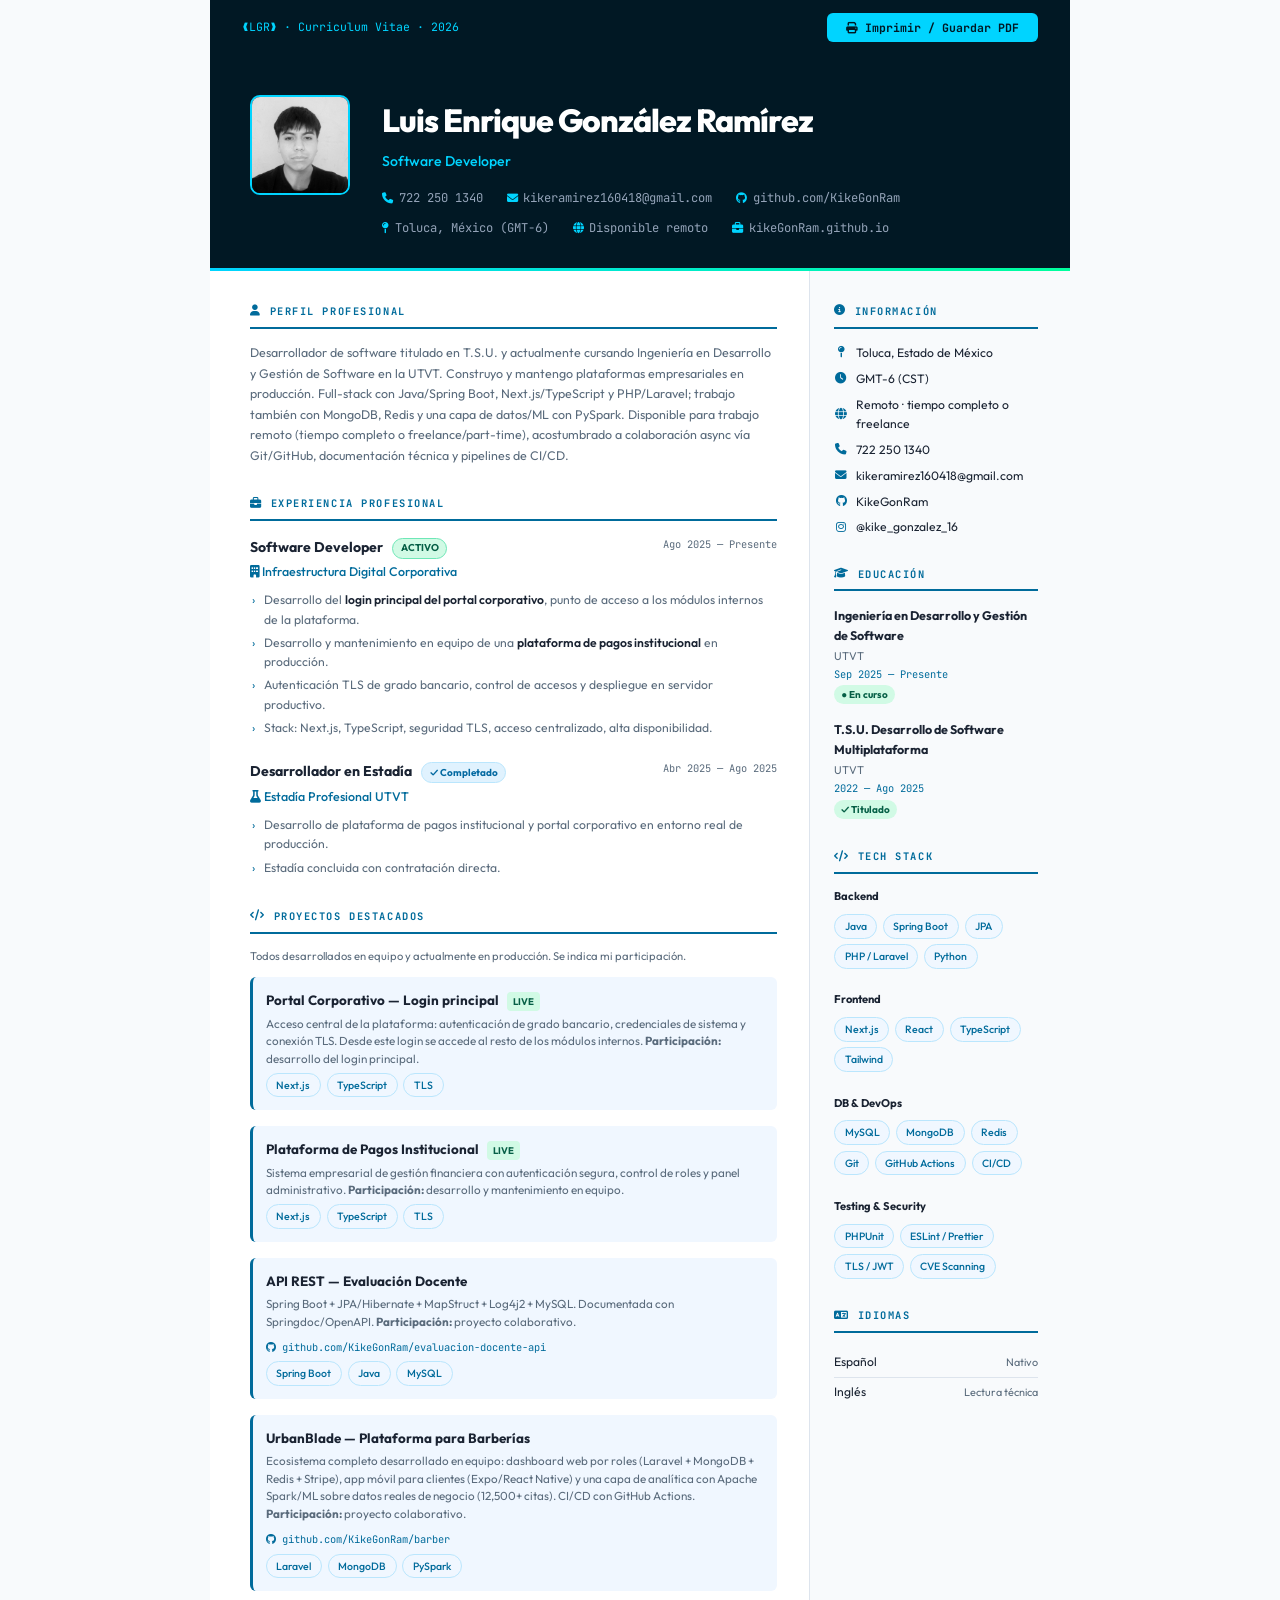
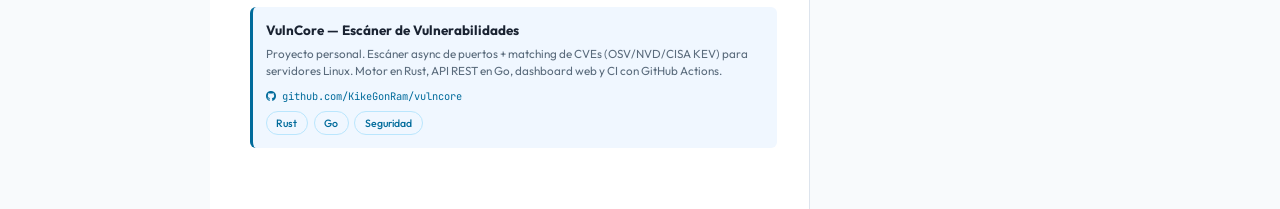
==== commit 287e0a51: "feat: agrega señales de disponibilidad remota al CV Agrega zona horaria (GMT-6/CST), badge "Disponib" ====
--- a/cv.html
+++ b/cv.html
@@ -208,7 +208,8 @@
             <a href="tel:+527222501340"><i class="fas fa-phone" aria-hidden="true"></i>722 250 1340</a>
             <a href="mailto:kikeramirez160418@gmail.com"><i class="fas fa-envelope" aria-hidden="true"></i>kikeramirez160418@gmail.com</a>
             <a href="https://github.com/KikeGonRam" target="_blank" rel="noopener noreferrer"><i class="fab fa-github" aria-hidden="true"></i>github.com/KikeGonRam</a>
-            <span><i class="fas fa-map-pin" aria-hidden="true"></i>Toluca, México</span>
+            <span><i class="fas fa-map-pin" aria-hidden="true"></i>Toluca, México (GMT-6)</span>
+            <span><i class="fas fa-globe" aria-hidden="true"></i>Disponible remoto</span>
             <a href="https://kikeGonRam.github.io" target="_blank" rel="noopener noreferrer"><i class="fas fa-briefcase" aria-hidden="true"></i>kikeGonRam.github.io</a>
           </div>
         </div>
@@ -223,7 +224,7 @@
         <div class="cv-section">
           <div class="cv-sec-title"><i class="fas fa-user" aria-hidden="true"></i> Perfil Profesional</div>
           <p style="font-size:.78rem;color:var(--muted);line-height:1.65;">
-            Desarrollador de software titulado en T.S.U. y actualmente cursando Ingeniería en Desarrollo y Gestión de Software en la UTVT. Construyo y mantengo plataformas empresariales en producción. Full-stack con Java/Spring Boot, Next.js/TypeScript y PHP/Laravel; trabajo también con MongoDB, Redis y una capa de datos/ML con PySpark.
+            Desarrollador de software titulado en T.S.U. y actualmente cursando Ingeniería en Desarrollo y Gestión de Software en la UTVT. Construyo y mantengo plataformas empresariales en producción. Full-stack con Java/Spring Boot, Next.js/TypeScript y PHP/Laravel; trabajo también con MongoDB, Redis y una capa de datos/ML con PySpark. Disponible para trabajo remoto (tiempo completo o freelance/part-time), acostumbrado a colaboración async vía Git/GitHub, documentación técnica y pipelines de CI/CD.
           </p>
         </div>
 
@@ -336,6 +337,8 @@
         <div class="cv-section">
           <div class="cv-sec-title"><i class="fas fa-info-circle" aria-hidden="true"></i> Información</div>
           <div class="info-row"><span class="info-icon"><i class="fas fa-map-pin" aria-hidden="true"></i></span><span>Toluca, Estado de México</span></div>
+          <div class="info-row"><span class="info-icon"><i class="fas fa-clock" aria-hidden="true"></i></span><span>GMT-6 (CST)</span></div>
+          <div class="info-row"><span class="info-icon"><i class="fas fa-globe" aria-hidden="true"></i></span><span>Remoto · tiempo completo o freelance</span></div>
           <div class="info-row"><span class="info-icon"><i class="fas fa-phone" aria-hidden="true"></i></span><span>722 250 1340</span></div>
           <div class="info-row"><span class="info-icon"><i class="fas fa-envelope" aria-hidden="true"></i></span><span>kikeramirez160418@gmail.com</span></div>
           <div class="info-row"><span class="info-icon"><i class="fab fa-github" aria-hidden="true"></i></span><span>KikeGonRam</span></div>
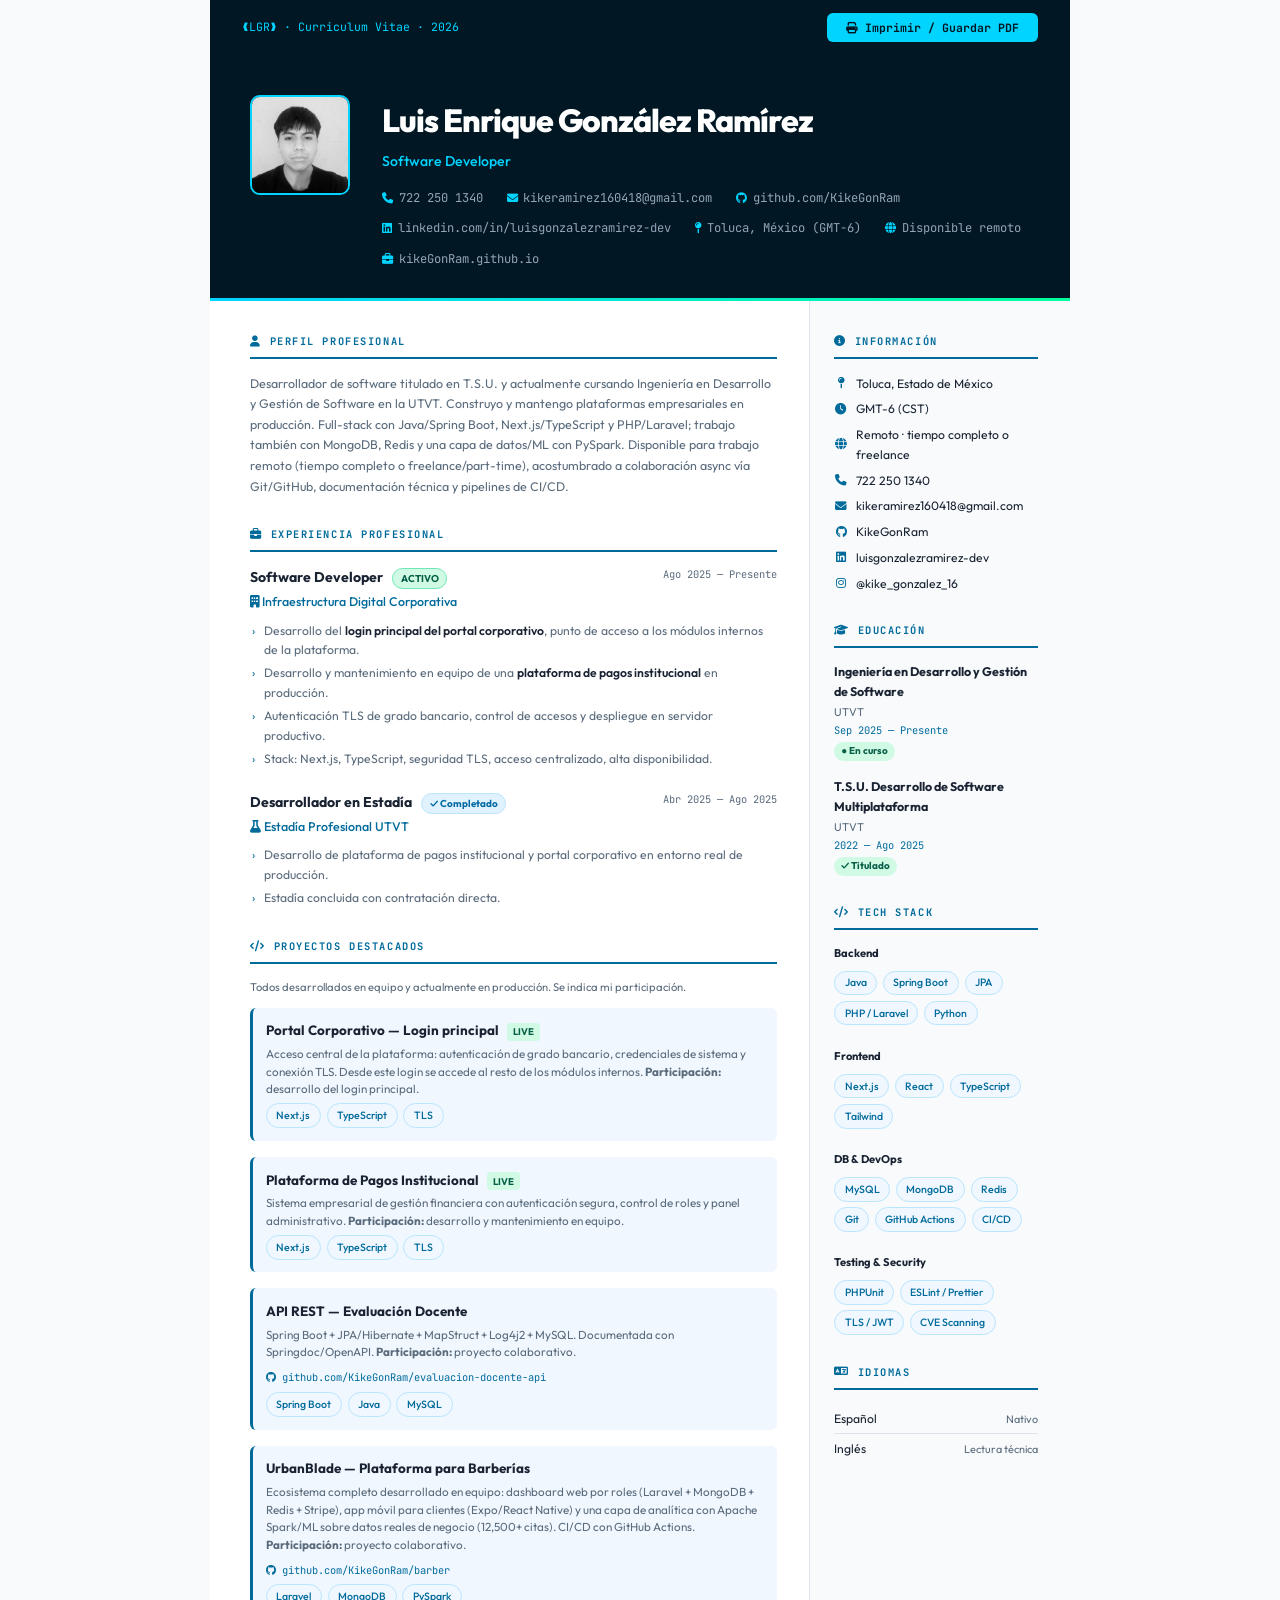
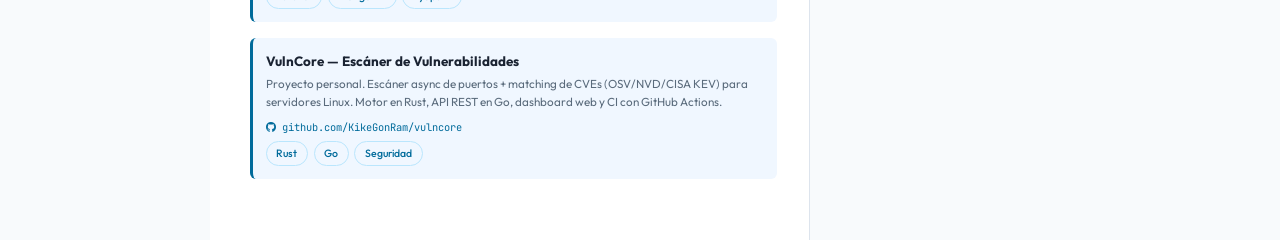
==== commit 4297c1a9: "feat: agrega LinkedIn a portafolio, CV y README Enlaza el nuevo perfil de LinkedIn (linkedin.com/in/" ====
--- a/cv.html
+++ b/cv.html
@@ -208,6 +208,7 @@
             <a href="tel:+527222501340"><i class="fas fa-phone" aria-hidden="true"></i>722 250 1340</a>
             <a href="mailto:kikeramirez160418@gmail.com"><i class="fas fa-envelope" aria-hidden="true"></i>kikeramirez160418@gmail.com</a>
             <a href="https://github.com/KikeGonRam" target="_blank" rel="noopener noreferrer"><i class="fab fa-github" aria-hidden="true"></i>github.com/KikeGonRam</a>
+            <a href="https://www.linkedin.com/in/luisgonzalezramirez-dev" target="_blank" rel="noopener noreferrer"><i class="fab fa-linkedin" aria-hidden="true"></i>linkedin.com/in/luisgonzalezramirez-dev</a>
             <span><i class="fas fa-map-pin" aria-hidden="true"></i>Toluca, México (GMT-6)</span>
             <span><i class="fas fa-globe" aria-hidden="true"></i>Disponible remoto</span>
             <a href="https://kikeGonRam.github.io" target="_blank" rel="noopener noreferrer"><i class="fas fa-briefcase" aria-hidden="true"></i>kikeGonRam.github.io</a>
@@ -342,6 +343,7 @@
           <div class="info-row"><span class="info-icon"><i class="fas fa-phone" aria-hidden="true"></i></span><span>722 250 1340</span></div>
           <div class="info-row"><span class="info-icon"><i class="fas fa-envelope" aria-hidden="true"></i></span><span>kikeramirez160418@gmail.com</span></div>
           <div class="info-row"><span class="info-icon"><i class="fab fa-github" aria-hidden="true"></i></span><span>KikeGonRam</span></div>
+          <div class="info-row"><span class="info-icon"><i class="fab fa-linkedin" aria-hidden="true"></i></span><span>luisgonzalezramirez-dev</span></div>
           <div class="info-row"><span class="info-icon"><i class="fab fa-instagram" aria-hidden="true"></i></span><span>@kike_gonzalez_16</span></div>
         </div>
 
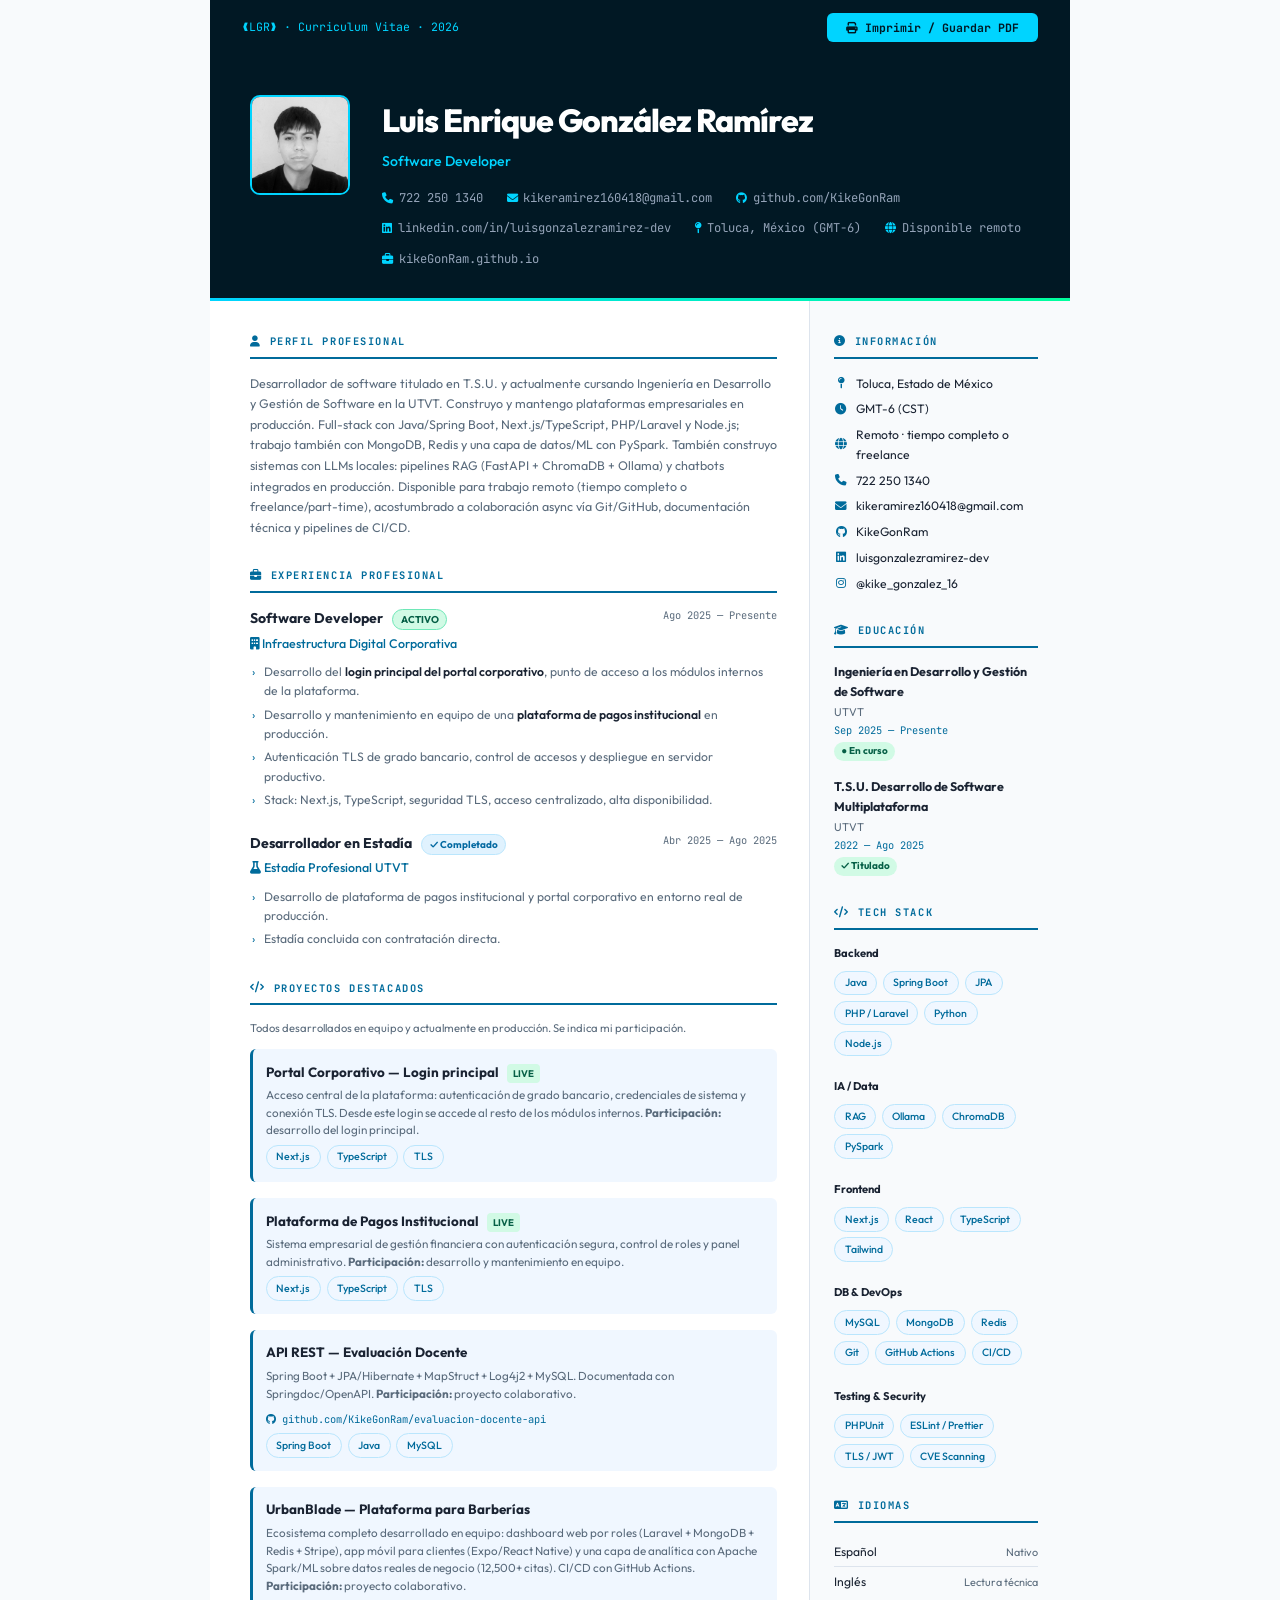
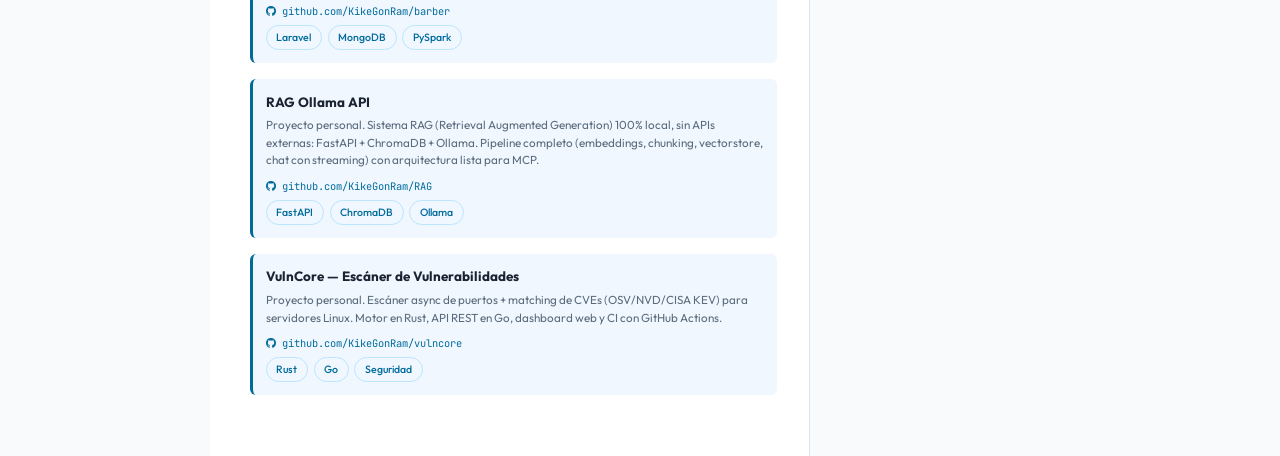
==== commit 36552d70: "feat: agrega Node.js, IA/RAG al CV - Perfil profesional menciona Node.js y sistemas con LLMs locales" ====
--- a/cv.html
+++ b/cv.html
@@ -225,7 +225,7 @@
         <div class="cv-section">
           <div class="cv-sec-title"><i class="fas fa-user" aria-hidden="true"></i> Perfil Profesional</div>
           <p style="font-size:.78rem;color:var(--muted);line-height:1.65;">
-            Desarrollador de software titulado en T.S.U. y actualmente cursando Ingeniería en Desarrollo y Gestión de Software en la UTVT. Construyo y mantengo plataformas empresariales en producción. Full-stack con Java/Spring Boot, Next.js/TypeScript y PHP/Laravel; trabajo también con MongoDB, Redis y una capa de datos/ML con PySpark. Disponible para trabajo remoto (tiempo completo o freelance/part-time), acostumbrado a colaboración async vía Git/GitHub, documentación técnica y pipelines de CI/CD.
+            Desarrollador de software titulado en T.S.U. y actualmente cursando Ingeniería en Desarrollo y Gestión de Software en la UTVT. Construyo y mantengo plataformas empresariales en producción. Full-stack con Java/Spring Boot, Next.js/TypeScript, PHP/Laravel y Node.js; trabajo también con MongoDB, Redis y una capa de datos/ML con PySpark. También construyo sistemas con LLMs locales: pipelines RAG (FastAPI + ChromaDB + Ollama) y chatbots integrados en producción. Disponible para trabajo remoto (tiempo completo o freelance/part-time), acostumbrado a colaboración async vía Git/GitHub, documentación técnica y pipelines de CI/CD.
           </p>
         </div>
 
@@ -313,6 +313,19 @@
             <a href="https://github.com/KikeGonRam/barber" class="proj-link" target="_blank" rel="noopener noreferrer"><i class="fab fa-github" aria-hidden="true"></i> github.com/KikeGonRam/barber</a>
             <div style="margin-top:.3rem" class="skill-tags">
               <span class="skill-tag">Laravel</span><span class="skill-tag">MongoDB</span><span class="skill-tag">PySpark</span>
+            </div>
+          </div>
+
+          <div class="proj-item">
+            <div class="proj-name">RAG Ollama API</div>
+            <div class="proj-desc">
+              Proyecto personal. Sistema RAG (Retrieval Augmented Generation) 100% local, sin APIs externas:
+              FastAPI + ChromaDB + Ollama. Pipeline completo (embeddings, chunking, vectorstore, chat con
+              streaming) con arquitectura lista para MCP.
+            </div>
+            <a href="https://github.com/KikeGonRam/RAG" class="proj-link" target="_blank" rel="noopener noreferrer"><i class="fab fa-github" aria-hidden="true"></i> github.com/KikeGonRam/RAG</a>
+            <div style="margin-top:.3rem" class="skill-tags">
+              <span class="skill-tag">FastAPI</span><span class="skill-tag">ChromaDB</span><span class="skill-tag">Ollama</span>
             </div>
           </div>
 
@@ -371,7 +384,14 @@
             <div class="skill-group-name">Backend</div>
             <div class="skill-tags">
               <span class="skill-tag">Java</span><span class="skill-tag">Spring Boot</span>
-              <span class="skill-tag">JPA</span><span class="skill-tag">PHP / Laravel</span><span class="skill-tag">Python</span>
+              <span class="skill-tag">JPA</span><span class="skill-tag">PHP / Laravel</span><span class="skill-tag">Python</span><span class="skill-tag">Node.js</span>
+            </div>
+          </div>
+          <div class="skill-group">
+            <div class="skill-group-name">IA / Data</div>
+            <div class="skill-tags">
+              <span class="skill-tag">RAG</span><span class="skill-tag">Ollama</span>
+              <span class="skill-tag">ChromaDB</span><span class="skill-tag">PySpark</span>
             </div>
           </div>
           <div class="skill-group">
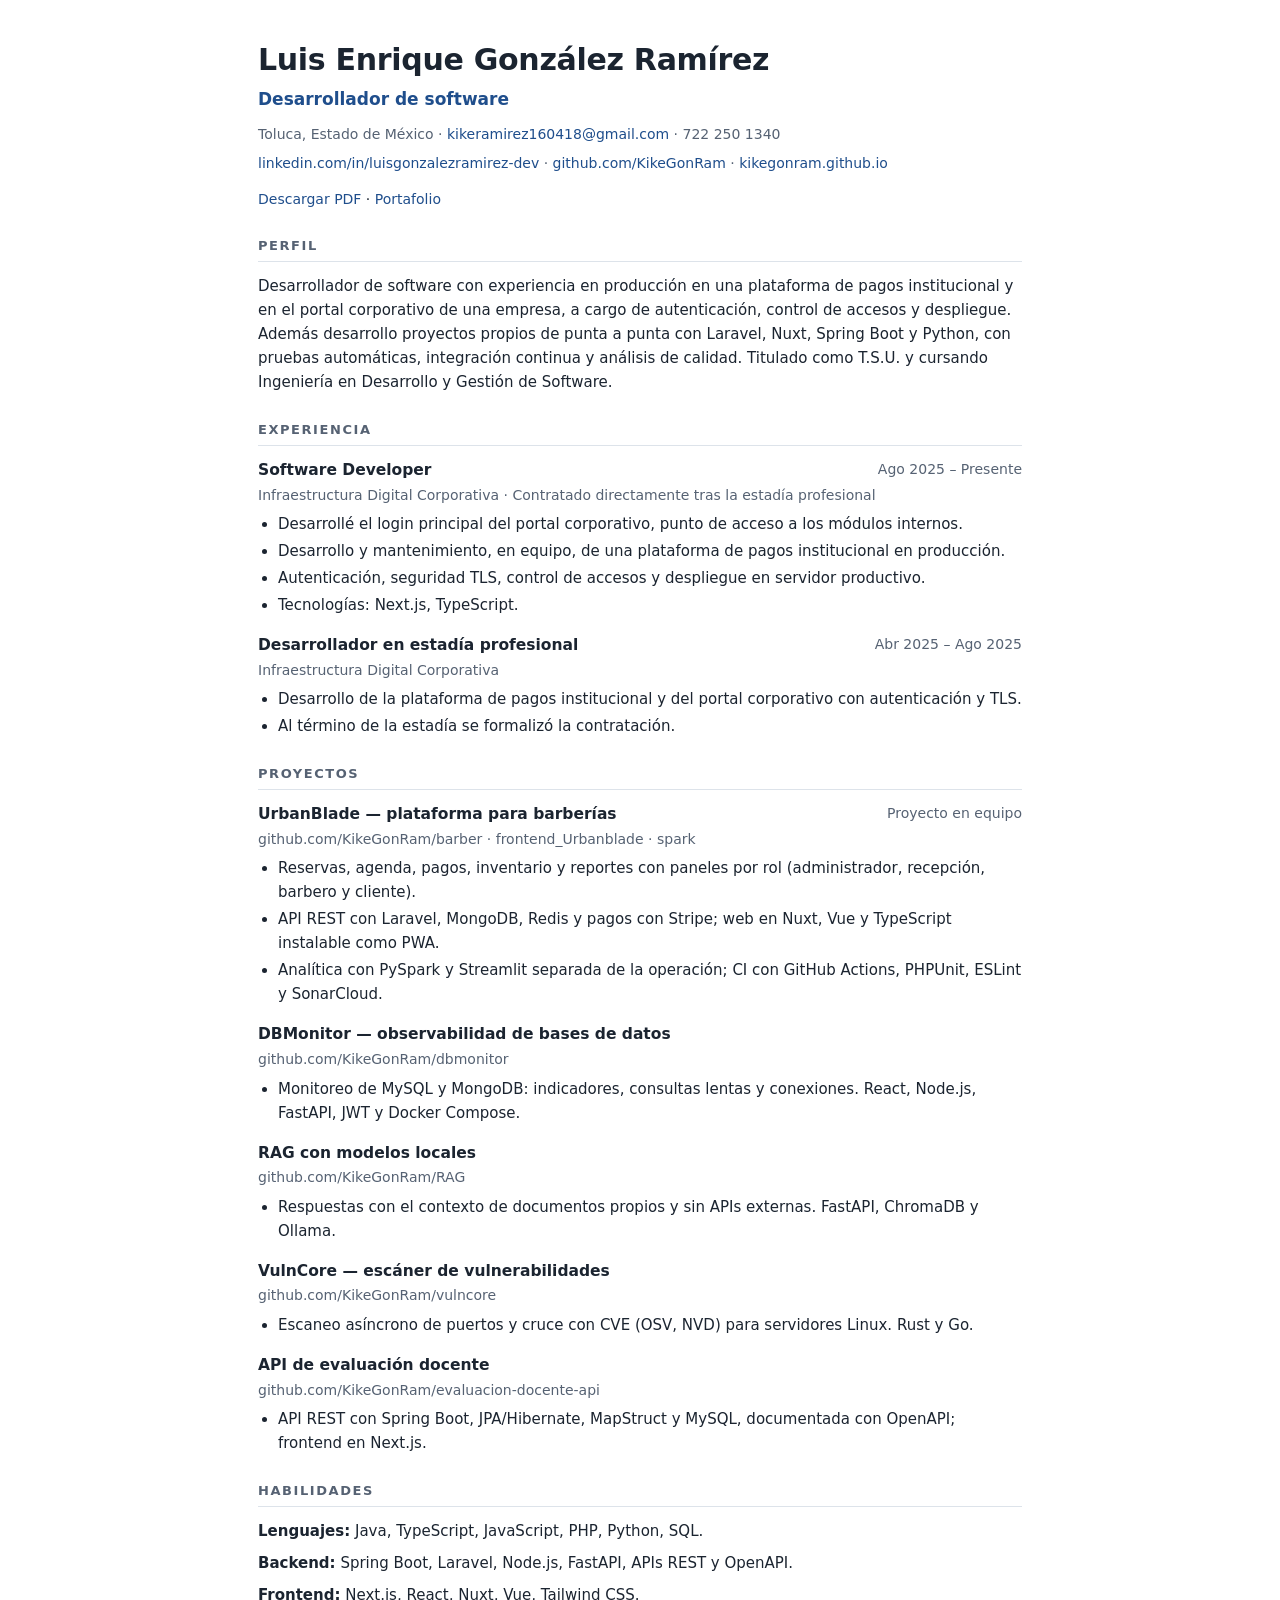
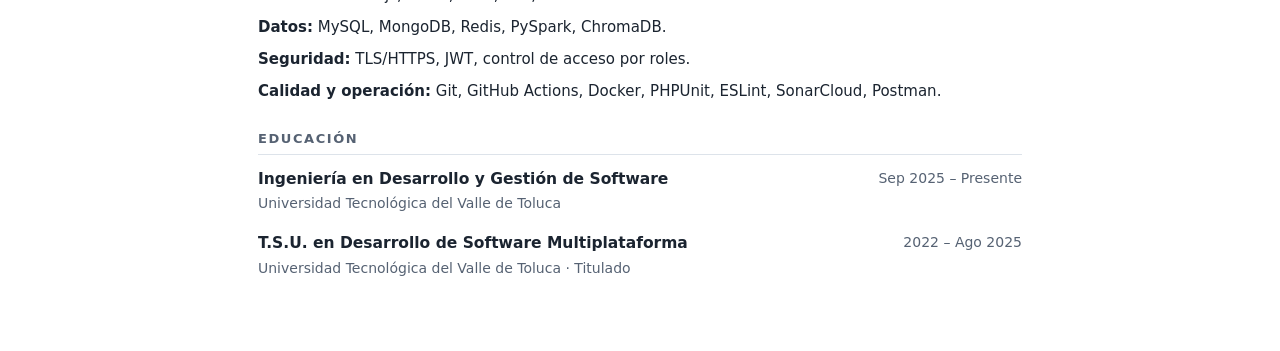
==== commit e44d1764: "feat: portafolio y CV simples y profesionales Reemplaza la portada con terminal, partículas, cursor " ====
--- a/cv.html
+++ b/cv.html
@@ -2,436 +2,119 @@
 <html lang="es">
 <head>
   <meta charset="UTF-8">
-  <meta name="viewport" content="width=device-width, initial-scale=1.0">
+  <meta name="viewport" content="width=device-width, initial-scale=1">
   <title>CV — Luis Enrique González Ramírez</title>
-  <meta name="description" content="Currículum de Luis Enrique González Ramírez, desarrollador de software: Java, Spring Boot, Next.js, MySQL y sistemas en producción.">
+  <meta name="description" content="Currículum de Luis Enrique González Ramírez, desarrollador de software en Toluca, México.">
   <meta name="author" content="Luis Enrique González Ramírez">
-  <meta name="robots" content="index, follow">
-  <link rel="icon" href="data:image/svg+xml,%3Csvg xmlns='http://www.w3.org/2000/svg' viewBox='0 0 100 100'%3E%3Crect width='100' height='100' rx='18' fill='%23011824'/%3E%3Ctext x='50' y='63' font-family='monospace' font-size='42' font-weight='700' fill='%2300d4ff' text-anchor='middle'%3ELGR%3C/text%3E%3C/svg%3E">
-  <link rel="preconnect" href="https://fonts.googleapis.com">
-  <link rel="preconnect" href="https://fonts.gstatic.com" crossorigin>
-  <link rel="preconnect" href="https://cdnjs.cloudflare.com" crossorigin>
-  <link href="https://fonts.googleapis.com/css2?family=JetBrains+Mono:wght@400;600;700&family=Outfit:wght@300;400;500;600;700;800&display=swap" rel="stylesheet">
-  <link href="https://cdnjs.cloudflare.com/ajax/libs/font-awesome/6.5.0/css/all.min.css" rel="stylesheet">
+  <link rel="canonical" href="https://kikegonram.github.io/cv.html">
+  <link rel="stylesheet" href="style.css">
   <style>
-    :root {
-      --cyan: #006b9b; --text: #1a2332; --muted: #5a6b7c;
-      --border: #dde4ed; --bg: #f8fafc; --accent-bg: #f0f7ff;
-    }
-    * { margin:0; padding:0; box-sizing:border-box; }
-    body {
-      font-family: 'Outfit', sans-serif;
-      background: var(--bg); color: var(--text);
-      line-height: 1.6; font-size: 13px;
-    }
-    .cv-wrapper {
-      max-width: 860px; margin: 0 auto;
-      background: #fff; min-height: 100vh;
-    }
-
-    /* ── PRINT BTN ── */
-    .print-bar {
-      background: #011824; padding: .8rem 2rem;
-      display: flex; justify-content: space-between; align-items: center;
-    }
-    .print-bar span { font-family: 'JetBrains Mono', monospace; font-size: .72rem; color: #00d4ff; }
-    .print-btn {
-      padding: .45rem 1.2rem; background: #00d4ff; color: #011824;
-      font-family: 'JetBrains Mono', monospace; font-size: .72rem; font-weight: 700;
-      border: none; border-radius: 6px; cursor: pointer; transition: all .2s;
-    }
-    .print-btn:hover { background: #00ff9d; }
-
-    /* ── HEADER ── */
-    .cv-header {
-      background: #011824; color: #fff; padding: 2.5rem 2.5rem 2rem;
-      position: relative; overflow: hidden;
-    }
-    .cv-header::after {
-      content: ''; position: absolute; bottom: 0; left: 0; right: 0;
-      height: 3px; background: linear-gradient(90deg, #00d4ff, #00ff9d);
-    }
-    .cv-header-inner { display: flex; gap: 2rem; align-items: flex-start; }
-    .cv-photo {
-      width: 100px; height: 100px; border-radius: 10px;
-      object-fit: cover; border: 2px solid #00d4ff; flex-shrink: 0;
-    }
-    .cv-name { font-size: 2rem; font-weight: 800; letter-spacing: -1px; margin-bottom: .25rem; }
-    .cv-title { font-size: .88rem; color: #00d4ff; font-weight: 500; margin-bottom: 1rem; }
-    .cv-contact { display: flex; flex-wrap: wrap; gap: .7rem 1.5rem; }
-    .cv-contact a, .cv-contact span {
-      font-size: .76rem; color: #94a3b8; text-decoration: none;
-      display: flex; align-items: center; gap: .35rem;
-      font-family: 'JetBrains Mono', monospace;
-    }
-    .cv-contact a:hover { color: #00d4ff; }
-    .cv-contact i { color: #00d4ff; font-size: .7rem; }
-
-    /* ── BODY ── */
-    .cv-body { display: grid; grid-template-columns: 1fr 260px; min-height: calc(100vh - 180px); }
-    .cv-main  { padding: 2rem 2rem 2rem 2.5rem; border-right: 1px solid var(--border); }
-    .cv-side  { padding: 2rem 2rem 2rem 1.5rem; background: var(--bg); }
-
-    /* ── SECTIONS ── */
-    .cv-section { margin-bottom: 1.8rem; }
-    .cv-sec-title {
-      font-family: 'JetBrains Mono', monospace;
-      font-size: .65rem; font-weight: 700; letter-spacing: .15em;
-      text-transform: uppercase; color: var(--cyan);
-      margin-bottom: .9rem; padding-bottom: .45rem;
-      border-bottom: 2px solid var(--cyan);
-      display: flex; align-items: center; gap: .5rem;
-    }
-    .cv-sec-title i { font-size: .7rem; }
-
-    /* ── EXPERIENCE ── */
-    .exp-item { margin-bottom: 1.3rem; }
-    .exp-top  { display: flex; justify-content: space-between; align-items: flex-start; margin-bottom: .2rem; }
-    .exp-role { font-size: .88rem; font-weight: 700; }
-    .exp-period { font-family: 'JetBrains Mono', monospace; font-size: .65rem; color: var(--muted); white-space: nowrap; margin-left: .5rem; }
-    .exp-company { font-size: .78rem; color: var(--cyan); font-weight: 500; margin-bottom: .4rem; }
-    .exp-list { list-style: none; padding-left: .9rem; }
-    .exp-list li { font-size: .76rem; color: var(--muted); padding: .12rem 0; position: relative; }
-    .exp-list li::before { content: '›'; position: absolute; left: -.8rem; color: var(--cyan); }
-    .exp-list li strong { color: var(--text); font-weight: 600; }
-    .exp-badge {
-      display: inline-block; padding: .1rem .45rem;
-      background: #e0f2fe; border: 1px solid #bae6fd;
-      border-radius: 100px; font-size: .62rem; color: #0369a1;
-      font-weight: 700; margin-left: .4rem; vertical-align: middle;
-    }
-    .exp-badge.active { background: #d1fae5; border-color: #6ee7b7; color: #065f46; }
-
-    /* ── PROJECTS ── */
-    .proj-item { margin-bottom: 1rem; padding: .8rem; background: var(--accent-bg); border-radius: 6px; border-left: 3px solid var(--cyan); }
-    .proj-name  { font-size: .84rem; font-weight: 700; margin-bottom: .2rem; }
-    .proj-desc  { font-size: .73rem; color: var(--muted); line-height: 1.5; margin-bottom: .35rem; }
-    .proj-link  { font-family: 'JetBrains Mono', monospace; font-size: .65rem; color: var(--cyan); text-decoration: none; }
-    .proj-live  { display: inline-block; padding: .1rem .4rem; background: #d1fae5; border-radius: 4px; font-size: .6rem; color: #065f46; font-weight: 700; margin-left: .3rem; }
-
-    /* ── SIDE SECTIONS ── */
-    .skill-group { margin-bottom: 1.4rem; }
-    .skill-group-name { font-size: .7rem; font-weight: 700; margin-bottom: .5rem; color: var(--text); }
-    .skill-tags { display: flex; flex-wrap: wrap; gap: .35rem; }
-    .skill-tag {
-      padding: .18rem .6rem;
-      background: var(--accent-bg); border: 1px solid #bae6fd;
-      border-radius: 100px; font-size: .66rem; color: var(--cyan); font-weight: 500;
-    }
-
-    .edu-cv-item { margin-bottom: 1rem; }
-    .edu-cv-degree { font-size: .78rem; font-weight: 700; margin-bottom: .12rem; }
-    .edu-cv-school { font-size: .7rem; color: var(--muted); }
-    .edu-cv-period { font-family: 'JetBrains Mono', monospace; font-size: .65rem; color: var(--cyan); }
-    .edu-cv-badge {
-      display: inline-block; margin-top: .2rem; padding: .1rem .45rem;
-      background: #d1fae5; border-radius: 100px; font-size: .62rem; color: #065f46; font-weight: 700;
-    }
-
-    .lang-item {
-      display: flex; justify-content: space-between; align-items: baseline;
-      gap: .5rem; padding: .3rem 0; font-size: .76rem;
-      border-bottom: 1px solid var(--border);
-    }
-    .lang-item:last-child { border-bottom: none; }
-    .lang-lvl { font-size: .68rem; color: var(--muted); white-space: nowrap; }
-
-    .info-row { display: flex; gap: .5rem; margin-bottom: .4rem; font-size: .76rem; align-items: center; }
-    .info-icon { color: var(--cyan); font-size: .72rem; width: 14px; text-align: center; flex-shrink: 0; }
-
-    /* ── PRINT ──
-       Los navegadores NO imprimen fondos por defecto. El encabezado en
-       pantalla es oscuro con texto blanco: si se imprimiera tal cual,
-       el nombre saldría blanco sobre blanco (invisible). En papel se
-       invierte a fondo claro con texto oscuro: legible siempre, sin
-       depender de "Gráficos de fondo" y sin gastar tóner. */
-    @page {
-      size: A4;
-      margin: 12mm 0;
-    }
+    .cv { max-width: 820px; margin: 0 auto; padding: 36px 28px 56px; }
+    .cv h1 { font-size: 30px; margin: 0; letter-spacing: -.01em; }
+    .cv .role { color: var(--accent); font-weight: 600; margin: 2px 0 10px; font-size: 17px; }
+    .cv .contact { color: var(--muted); font-size: 14px; margin: 0 0 6px; }
+    .cv .actions { margin: 14px 0 0; font-size: 14px; }
+    .cv h2 { border-bottom: 1px solid var(--line); padding-bottom: 4px; margin: 26px 0 12px; }
+    .cv .row { display: flex; justify-content: space-between; gap: 16px; flex-wrap: wrap; }
+    .cv .row h3 { font-size: 15.5px; margin: 0; }
+    .cv .row .when { color: var(--muted); font-size: 14px; white-space: nowrap; }
+    .cv .org { color: var(--muted); font-size: 14px; margin: 1px 0 4px; }
+    .cv ul { margin: 6px 0 0; padding-left: 20px; }
+    .cv li { margin-bottom: 3px; font-size: 15px; }
+    .cv p { margin: 0 0 8px; font-size: 15px; }
+    .cv .block { margin-bottom: 16px; }
     @media print {
-      .print-bar { display: none; }
-      body { background: #fff; font-size: 11.5px; }
-      .cv-wrapper { max-width: 100%; box-shadow: none; min-height: auto; }
-      .cv-body { min-height: auto; }
-
-      .cv-header {
-        background: #fff;
-        color: var(--text);
-        padding: 0 2.5rem 1.2rem;
-        border-bottom: 2px solid var(--cyan);
-      }
-      .cv-header::after { display: none; }
-      .cv-name  { color: #0f1b2d; }
-      .cv-title { color: var(--cyan); }
-      .cv-contact a,
-      .cv-contact span { color: #3d4d5e; }
-      .cv-photo { border-color: #cbd5e1; }
-
-      /* Evita cortes feos a mitad de un bloque al pasar de página */
-      .cv-section { break-inside: avoid; page-break-inside: avoid; }
-      .exp-item, .proj-item, .edu-cv-item, .skill-group {
-        break-inside: avoid; page-break-inside: avoid;
-      }
-      .cv-sec-title { break-after: avoid; page-break-after: avoid; }
-      h1, h2, h3, h4 { break-after: avoid; page-break-after: avoid; }
-      p, li { orphans: 3; widows: 3; }
-
-      a { color: var(--cyan); text-decoration: none; }
-      .cv-main { border-right: none; }
-      .cv-side { background: #fff; border-left: 1px solid var(--border); }
-    }
-    @media (max-width: 700px) {
-      .cv-body { grid-template-columns: 1fr; }
-      .cv-side { border-top: 1px solid var(--border); }
-      .cv-header-inner { flex-direction: column; }
+      @page { size: A4; margin: 14mm; }
+      body { background: #fff; color: #000; font-size: 11pt; }
+      .cv { padding: 0; max-width: none; }
+      .cv .actions, header.top, footer { display: none; }
+      a { color: #000; text-decoration: none; }
+      .cv .block { break-inside: avoid; }
+      .cv h2 { color: #000; }
     }
   </style>
 </head>
 <body>
-  <div class="cv-wrapper">
+<main class="cv">
+  <header>
+    <h1>Luis Enrique González Ramírez</h1>
+    <p class="role">Desarrollador de software</p>
+    <p class="contact">Toluca, Estado de México · <a href="mailto:kikeramirez160418@gmail.com">kikeramirez160418@gmail.com</a> · 722 250 1340</p>
+    <p class="contact"><a href="https://www.linkedin.com/in/luisgonzalezramirez-dev">linkedin.com/in/luisgonzalezramirez-dev</a> · <a href="https://github.com/KikeGonRam">github.com/KikeGonRam</a> · <a href="https://kikegonram.github.io/">kikegonram.github.io</a></p>
+    <p class="actions"><a href="Luis-Gonzalez-CV.pdf">Descargar PDF</a> · <a href="index.html">Portafolio</a></p>
+  </header>
 
-    <!-- PRINT BAR -->
-    <div class="print-bar">
-      <span>❰LGR❱ · Curriculum Vitae · <span id="cv-year">2026</span></span>
-      <button class="print-btn" onclick="window.print()"><i class="fas fa-print" aria-hidden="true"></i> Imprimir / Guardar PDF</button>
-    </div>
+  <h2>Perfil</h2>
+  <p>Desarrollador de software con experiencia en producción en una plataforma de pagos institucional y en el portal corporativo de una empresa, a cargo de autenticación, control de accesos y despliegue. Además desarrollo proyectos propios de punta a punta con Laravel, Nuxt, Spring Boot y Python, con pruebas automáticas, integración continua y análisis de calidad. Titulado como T.S.U. y cursando Ingeniería en Desarrollo y Gestión de Software.</p>
 
-    <!-- HEADER -->
-    <div class="cv-header">
-      <div class="cv-header-inner">
-        <img src="images/mi-foto.jpg" alt="Luis González Ramírez" class="cv-photo">
-        <div>
-          <h1 class="cv-name">Luis Enrique González Ramírez</h1>
-          <p class="cv-title">Software Developer</p>
-          <div class="cv-contact">
-            <a href="tel:+527222501340"><i class="fas fa-phone" aria-hidden="true"></i>722 250 1340</a>
-            <a href="mailto:kikeramirez160418@gmail.com"><i class="fas fa-envelope" aria-hidden="true"></i>kikeramirez160418@gmail.com</a>
-            <a href="https://github.com/KikeGonRam" target="_blank" rel="noopener noreferrer"><i class="fab fa-github" aria-hidden="true"></i>github.com/KikeGonRam</a>
-            <a href="https://www.linkedin.com/in/luisgonzalezramirez-dev" target="_blank" rel="noopener noreferrer"><i class="fab fa-linkedin" aria-hidden="true"></i>linkedin.com/in/luisgonzalezramirez-dev</a>
-            <span><i class="fas fa-map-pin" aria-hidden="true"></i>Toluca, México (GMT-6)</span>
-            <span><i class="fas fa-globe" aria-hidden="true"></i>Disponible remoto</span>
-            <a href="https://kikeGonRam.github.io" target="_blank" rel="noopener noreferrer"><i class="fas fa-briefcase" aria-hidden="true"></i>kikeGonRam.github.io</a>
-          </div>
-        </div>
-      </div>
-    </div>
-
-    <div class="cv-body">
-      <!-- MAIN COLUMN -->
-      <div class="cv-main">
-
-        <!-- PERFIL -->
-        <div class="cv-section">
-          <div class="cv-sec-title"><i class="fas fa-user" aria-hidden="true"></i> Perfil Profesional</div>
-          <p style="font-size:.78rem;color:var(--muted);line-height:1.65;">
-            Desarrollador de software titulado en T.S.U. y actualmente cursando Ingeniería en Desarrollo y Gestión de Software en la UTVT. Construyo y mantengo plataformas empresariales en producción. Full-stack con Java/Spring Boot, Next.js/TypeScript, PHP/Laravel y Node.js; trabajo también con MongoDB, Redis y una capa de datos/ML con PySpark. También construyo sistemas con LLMs locales: pipelines RAG (FastAPI + ChromaDB + Ollama) y chatbots integrados en producción. Disponible para trabajo remoto (tiempo completo o freelance/part-time), acostumbrado a colaboración async vía Git/GitHub, documentación técnica y pipelines de CI/CD.
-          </p>
-        </div>
-
-        <!-- EXPERIENCIA -->
-        <div class="cv-section">
-          <div class="cv-sec-title"><i class="fas fa-briefcase" aria-hidden="true"></i> Experiencia Profesional</div>
-
-          <div class="exp-item">
-            <div class="exp-top">
-              <span class="exp-role">Software Developer <span class="exp-badge active">ACTIVO</span></span>
-              <span class="exp-period">Ago 2025 — Presente</span>
-            </div>
-            <div class="exp-company"><i class="fas fa-building" aria-hidden="true"></i> Infraestructura Digital Corporativa</div>
-            <ul class="exp-list">
-              <li>Desarrollo del <strong>login principal del portal corporativo</strong>, punto de acceso a los módulos internos de la plataforma.</li>
-              <li>Desarrollo y mantenimiento en equipo de una <strong>plataforma de pagos institucional</strong> en producción.</li>
-              <li>Autenticación TLS de grado bancario, control de accesos y despliegue en servidor productivo.</li>
-              <li>Stack: Next.js, TypeScript, seguridad TLS, acceso centralizado, alta disponibilidad.</li>
-            </ul>
-          </div>
-
-          <div class="exp-item">
-            <div class="exp-top">
-              <span class="exp-role">Desarrollador en Estadía <span class="exp-badge">✓ Completado</span></span>
-              <span class="exp-period">Abr 2025 — Ago 2025</span>
-            </div>
-            <div class="exp-company"><i class="fas fa-flask" aria-hidden="true"></i> Estadía Profesional UTVT</div>
-            <ul class="exp-list">
-              <li>Desarrollo de plataforma de pagos institucional y portal corporativo en entorno real de producción.</li>
-              <li>Estadía concluida con contratación directa.</li>
-            </ul>
-          </div>
-        </div>
-
-        <!-- PROYECTOS -->
-        <div class="cv-section">
-          <div class="cv-sec-title"><i class="fas fa-code" aria-hidden="true"></i> Proyectos Destacados</div>
-          <p style="font-size:.7rem;color:var(--muted);margin-bottom:.7rem;">
-            Todos desarrollados en equipo y actualmente en producción. Se indica mi participación.
-          </p>
-
-          <div class="proj-item">
-            <div class="proj-name">Portal Corporativo — Login principal <span class="proj-live">LIVE</span></div>
-            <div class="proj-desc">
-              Acceso central de la plataforma: autenticación de grado bancario, credenciales de sistema y
-              conexión TLS. Desde este login se accede al resto de los módulos internos.
-              <strong>Participación:</strong> desarrollo del login principal.
-            </div>
-            <div style="margin-top:.3rem" class="skill-tags">
-              <span class="skill-tag">Next.js</span><span class="skill-tag">TypeScript</span><span class="skill-tag">TLS</span>
-            </div>
-          </div>
-
-          <div class="proj-item">
-            <div class="proj-name">Plataforma de Pagos Institucional <span class="proj-live">LIVE</span></div>
-            <div class="proj-desc">
-              Sistema empresarial de gestión financiera con autenticación segura, control de roles y panel
-              administrativo. <strong>Participación:</strong> desarrollo y mantenimiento en equipo.
-            </div>
-            <div style="margin-top:.3rem" class="skill-tags">
-              <span class="skill-tag">Next.js</span><span class="skill-tag">TypeScript</span><span class="skill-tag">TLS</span>
-            </div>
-          </div>
-
-          <div class="proj-item">
-            <div class="proj-name">API REST — Evaluación Docente</div>
-            <div class="proj-desc">
-              Spring Boot + JPA/Hibernate + MapStruct + Log4j2 + MySQL. Documentada con Springdoc/OpenAPI.
-              <strong>Participación:</strong> proyecto colaborativo.
-            </div>
-            <a href="https://github.com/KikeGonRam/evaluacion-docente-api" class="proj-link" target="_blank" rel="noopener noreferrer"><i class="fab fa-github" aria-hidden="true"></i> github.com/KikeGonRam/evaluacion-docente-api</a>
-            <div style="margin-top:.3rem" class="skill-tags">
-              <span class="skill-tag">Spring Boot</span><span class="skill-tag">Java</span><span class="skill-tag">MySQL</span>
-            </div>
-          </div>
-
-          <div class="proj-item">
-            <div class="proj-name">UrbanBlade — Plataforma para Barberías</div>
-            <div class="proj-desc">
-              Ecosistema completo desarrollado en equipo: dashboard web por roles (Laravel + MongoDB + Redis +
-              Stripe), app móvil para clientes (Expo/React Native) y una capa de analítica con Apache Spark/ML
-              sobre datos reales de negocio (12,500+ citas). CI/CD con GitHub Actions.
-              <strong>Participación:</strong> proyecto colaborativo.
-            </div>
-            <a href="https://github.com/KikeGonRam/barber" class="proj-link" target="_blank" rel="noopener noreferrer"><i class="fab fa-github" aria-hidden="true"></i> github.com/KikeGonRam/barber</a>
-            <div style="margin-top:.3rem" class="skill-tags">
-              <span class="skill-tag">Laravel</span><span class="skill-tag">MongoDB</span><span class="skill-tag">PySpark</span>
-            </div>
-          </div>
-
-          <div class="proj-item">
-            <div class="proj-name">RAG Ollama API</div>
-            <div class="proj-desc">
-              Proyecto personal. Sistema RAG (Retrieval Augmented Generation) 100% local, sin APIs externas:
-              FastAPI + ChromaDB + Ollama. Pipeline completo (embeddings, chunking, vectorstore, chat con
-              streaming) con arquitectura lista para MCP.
-            </div>
-            <a href="https://github.com/KikeGonRam/RAG" class="proj-link" target="_blank" rel="noopener noreferrer"><i class="fab fa-github" aria-hidden="true"></i> github.com/KikeGonRam/RAG</a>
-            <div style="margin-top:.3rem" class="skill-tags">
-              <span class="skill-tag">FastAPI</span><span class="skill-tag">ChromaDB</span><span class="skill-tag">Ollama</span>
-            </div>
-          </div>
-
-          <div class="proj-item">
-            <div class="proj-name">VulnCore — Escáner de Vulnerabilidades</div>
-            <div class="proj-desc">
-              Proyecto personal. Escáner async de puertos + matching de CVEs (OSV/NVD/CISA KEV) para servidores
-              Linux. Motor en Rust, API REST en Go, dashboard web y CI con GitHub Actions.
-            </div>
-            <a href="https://github.com/KikeGonRam/vulncore" class="proj-link" target="_blank" rel="noopener noreferrer"><i class="fab fa-github" aria-hidden="true"></i> github.com/KikeGonRam/vulncore</a>
-            <div style="margin-top:.3rem" class="skill-tags">
-              <span class="skill-tag">Rust</span><span class="skill-tag">Go</span><span class="skill-tag">Seguridad</span>
-            </div>
-          </div>
-        </div>
-
-      </div>
-
-      <!-- SIDE COLUMN -->
-      <div class="cv-side">
-
-        <!-- INFO -->
-        <div class="cv-section">
-          <div class="cv-sec-title"><i class="fas fa-info-circle" aria-hidden="true"></i> Información</div>
-          <div class="info-row"><span class="info-icon"><i class="fas fa-map-pin" aria-hidden="true"></i></span><span>Toluca, Estado de México</span></div>
-          <div class="info-row"><span class="info-icon"><i class="fas fa-clock" aria-hidden="true"></i></span><span>GMT-6 (CST)</span></div>
-          <div class="info-row"><span class="info-icon"><i class="fas fa-globe" aria-hidden="true"></i></span><span>Remoto · tiempo completo o freelance</span></div>
-          <div class="info-row"><span class="info-icon"><i class="fas fa-phone" aria-hidden="true"></i></span><span>722 250 1340</span></div>
-          <div class="info-row"><span class="info-icon"><i class="fas fa-envelope" aria-hidden="true"></i></span><span>kikeramirez160418@gmail.com</span></div>
-          <div class="info-row"><span class="info-icon"><i class="fab fa-github" aria-hidden="true"></i></span><span>KikeGonRam</span></div>
-          <div class="info-row"><span class="info-icon"><i class="fab fa-linkedin" aria-hidden="true"></i></span><span>luisgonzalezramirez-dev</span></div>
-          <div class="info-row"><span class="info-icon"><i class="fab fa-instagram" aria-hidden="true"></i></span><span>@kike_gonzalez_16</span></div>
-        </div>
-
-        <!-- EDUCACIÓN -->
-        <div class="cv-section">
-          <div class="cv-sec-title"><i class="fas fa-graduation-cap" aria-hidden="true"></i> Educación</div>
-          <div class="edu-cv-item">
-            <div class="edu-cv-degree">Ingeniería en Desarrollo y Gestión de Software</div>
-            <div class="edu-cv-school">UTVT</div>
-            <div class="edu-cv-period">Sep 2025 — Presente</div>
-            <span class="edu-cv-badge">● En curso</span>
-          </div>
-          <div class="edu-cv-item">
-            <div class="edu-cv-degree">T.S.U. Desarrollo de Software Multiplataforma</div>
-            <div class="edu-cv-school">UTVT</div>
-            <div class="edu-cv-period">2022 — Ago 2025</div>
-            <span class="edu-cv-badge">✓ Titulado</span>
-          </div>
-        </div>
-
-        <!-- TECH STACK -->
-        <div class="cv-section">
-          <div class="cv-sec-title"><i class="fas fa-code" aria-hidden="true"></i> Tech Stack</div>
-          <div class="skill-group">
-            <div class="skill-group-name">Backend</div>
-            <div class="skill-tags">
-              <span class="skill-tag">Java</span><span class="skill-tag">Spring Boot</span>
-              <span class="skill-tag">JPA</span><span class="skill-tag">PHP / Laravel</span><span class="skill-tag">Python</span><span class="skill-tag">Node.js</span>
-            </div>
-          </div>
-          <div class="skill-group">
-            <div class="skill-group-name">IA / Data</div>
-            <div class="skill-tags">
-              <span class="skill-tag">RAG</span><span class="skill-tag">Ollama</span>
-              <span class="skill-tag">ChromaDB</span><span class="skill-tag">PySpark</span>
-            </div>
-          </div>
-          <div class="skill-group">
-            <div class="skill-group-name">Frontend</div>
-            <div class="skill-tags">
-              <span class="skill-tag">Next.js</span><span class="skill-tag">React</span>
-              <span class="skill-tag">TypeScript</span><span class="skill-tag">Tailwind</span>
-            </div>
-          </div>
-          <div class="skill-group">
-            <div class="skill-group-name">DB & DevOps</div>
-            <div class="skill-tags">
-              <span class="skill-tag">MySQL</span><span class="skill-tag">MongoDB</span>
-              <span class="skill-tag">Redis</span><span class="skill-tag">Git</span>
-              <span class="skill-tag">GitHub Actions</span><span class="skill-tag">CI/CD</span>
-            </div>
-          </div>
-          <div class="skill-group">
-            <div class="skill-group-name">Testing & Security</div>
-            <div class="skill-tags">
-              <span class="skill-tag">PHPUnit</span><span class="skill-tag">ESLint / Prettier</span>
-              <span class="skill-tag">TLS / JWT</span><span class="skill-tag">CVE Scanning</span>
-            </div>
-          </div>
-        </div>
-
-        <!-- IDIOMAS -->
-        <div class="cv-section">
-          <div class="cv-sec-title"><i class="fas fa-language" aria-hidden="true"></i> Idiomas</div>
-          <div class="lang-item"><span>Español</span><span class="lang-lvl">Nativo</span></div>
-          <div class="lang-item"><span>Inglés</span><span class="lang-lvl">Lectura técnica</span></div>
-        </div>
-
-      </div>
-    </div>
+  <h2>Experiencia</h2>
+  <div class="block">
+    <div class="row"><h3>Software Developer</h3><span class="when">Ago 2025 – Presente</span></div>
+    <p class="org">Infraestructura Digital Corporativa · Contratado directamente tras la estadía profesional</p>
+    <ul>
+      <li>Desarrollé el login principal del portal corporativo, punto de acceso a los módulos internos.</li>
+      <li>Desarrollo y mantenimiento, en equipo, de una plataforma de pagos institucional en producción.</li>
+      <li>Autenticación, seguridad TLS, control de accesos y despliegue en servidor productivo.</li>
+      <li>Tecnologías: Next.js, TypeScript.</li>
+    </ul>
+  </div>
+  <div class="block">
+    <div class="row"><h3>Desarrollador en estadía profesional</h3><span class="when">Abr 2025 – Ago 2025</span></div>
+    <p class="org">Infraestructura Digital Corporativa</p>
+    <ul>
+      <li>Desarrollo de la plataforma de pagos institucional y del portal corporativo con autenticación y TLS.</li>
+      <li>Al término de la estadía se formalizó la contratación.</li>
+    </ul>
   </div>
 
-  <script>
-    // El año se calcula solo: así el CV no queda fechado en un año viejo.
-    document.getElementById('cv-year').textContent = new Date().getFullYear();
-  </script>
+  <h2>Proyectos</h2>
+  <div class="block">
+    <div class="row"><h3>UrbanBlade — plataforma para barberías</h3><span class="when">Proyecto en equipo</span></div>
+    <p class="org">github.com/KikeGonRam/barber · frontend_Urbanblade · spark</p>
+    <ul>
+      <li>Reservas, agenda, pagos, inventario y reportes con paneles por rol (administrador, recepción, barbero y cliente).</li>
+      <li>API REST con Laravel, MongoDB, Redis y pagos con Stripe; web en Nuxt, Vue y TypeScript instalable como PWA.</li>
+      <li>Analítica con PySpark y Streamlit separada de la operación; CI con GitHub Actions, PHPUnit, ESLint y SonarCloud.</li>
+    </ul>
+  </div>
+  <div class="block">
+    <div class="row"><h3>DBMonitor — observabilidad de bases de datos</h3></div>
+    <p class="org">github.com/KikeGonRam/dbmonitor</p>
+    <ul><li>Monitoreo de MySQL y MongoDB: indicadores, consultas lentas y conexiones. React, Node.js, FastAPI, JWT y Docker Compose.</li></ul>
+  </div>
+  <div class="block">
+    <div class="row"><h3>RAG con modelos locales</h3></div>
+    <p class="org">github.com/KikeGonRam/RAG</p>
+    <ul><li>Respuestas con el contexto de documentos propios y sin APIs externas. FastAPI, ChromaDB y Ollama.</li></ul>
+  </div>
+  <div class="block">
+    <div class="row"><h3>VulnCore — escáner de vulnerabilidades</h3></div>
+    <p class="org">github.com/KikeGonRam/vulncore</p>
+    <ul><li>Escaneo asíncrono de puertos y cruce con CVE (OSV, NVD) para servidores Linux. Rust y Go.</li></ul>
+  </div>
+  <div class="block">
+    <div class="row"><h3>API de evaluación docente</h3></div>
+    <p class="org">github.com/KikeGonRam/evaluacion-docente-api</p>
+    <ul><li>API REST con Spring Boot, JPA/Hibernate, MapStruct y MySQL, documentada con OpenAPI; frontend en Next.js.</li></ul>
+  </div>
+
+  <h2>Habilidades</h2>
+  <p><strong>Lenguajes:</strong> Java, TypeScript, JavaScript, PHP, Python, SQL.</p>
+  <p><strong>Backend:</strong> Spring Boot, Laravel, Node.js, FastAPI, APIs REST y OpenAPI.</p>
+  <p><strong>Frontend:</strong> Next.js, React, Nuxt, Vue, Tailwind CSS.</p>
+  <p><strong>Datos:</strong> MySQL, MongoDB, Redis, PySpark, ChromaDB.</p>
+  <p><strong>Seguridad:</strong> TLS/HTTPS, JWT, control de acceso por roles.</p>
+  <p><strong>Calidad y operación:</strong> Git, GitHub Actions, Docker, PHPUnit, ESLint, SonarCloud, Postman.</p>
+
+  <h2>Educación</h2>
+  <div class="block">
+    <div class="row"><h3>Ingeniería en Desarrollo y Gestión de Software</h3><span class="when">Sep 2025 – Presente</span></div>
+    <p class="org">Universidad Tecnológica del Valle de Toluca</p>
+  </div>
+  <div class="block">
+    <div class="row"><h3>T.S.U. en Desarrollo de Software Multiplataforma</h3><span class="when">2022 – Ago 2025</span></div>
+    <p class="org">Universidad Tecnológica del Valle de Toluca · Titulado</p>
+  </div>
+</main>
 </body>
-</html>+</html>
--- a/style.css
+++ b/style.css
@@ -0,0 +1,47 @@
+:root {
+  --bg: #ffffff; --ink: #1b2430; --muted: #566273; --line: #dde3ea;
+  --accent: #1f4e8c; --soft: #f4f7fb;
+  --font: "Segoe UI", system-ui, -apple-system, "Helvetica Neue", Arial, sans-serif;
+}
+@media (prefers-color-scheme: dark) {
+  :root { --bg: #0f141a; --ink: #e8edf3; --muted: #9aa7b6; --line: #263140; --accent: #7fb0ea; --soft: #151c25; }
+}
+* { box-sizing: border-box; }
+html { scroll-behavior: smooth; }
+body { margin: 0; background: var(--bg); color: var(--ink); font: 16px/1.6 var(--font); }
+a { color: var(--accent); text-decoration: none; }
+a:hover { text-decoration: underline; }
+a:focus-visible { outline: 2px solid var(--accent); outline-offset: 2px; }
+.wrap { max-width: 780px; margin: 0 auto; padding: 0 20px; }
+header.top { border-bottom: 1px solid var(--line); background: var(--bg); position: sticky; top: 0; z-index: 5; }
+header.top .wrap { display: flex; flex-wrap: wrap; gap: 8px 20px; align-items: center; justify-content: space-between; padding-block: 12px; }
+header.top strong { font-size: 15px; }
+nav { display: flex; flex-wrap: wrap; gap: 4px 18px; font-size: 14px; }
+nav a { color: var(--muted); }
+nav a:hover { color: var(--accent); text-decoration: none; }
+.hero { padding: 56px 0 36px; }
+.hero h1 { font-size: clamp(28px, 5vw, 38px); line-height: 1.15; margin: 0 0 6px; letter-spacing: -.01em; }
+.hero .role { font-size: 18px; color: var(--accent); margin: 0 0 16px; font-weight: 600; }
+.hero p { margin: 0 0 14px; max-width: 62ch; }
+.links { display: flex; flex-wrap: wrap; gap: 8px 10px; margin-top: 18px; }
+.btn { display: inline-block; padding: 9px 16px; border: 1px solid var(--accent); border-radius: 6px; font-weight: 600; font-size: 14px; }
+.btn.fill { background: var(--accent); color: var(--bg); }
+.btn:hover { text-decoration: none; opacity: .9; }
+section { padding: 30px 0; border-top: 1px solid var(--line); }
+section.hero { border-top: 0; }
+h2 { font-size: 13px; text-transform: uppercase; letter-spacing: .12em; color: var(--muted); margin: 0 0 18px; }
+.item { margin-bottom: 22px; }
+.item:last-child { margin-bottom: 0; }
+.item h3 { font-size: 17px; margin: 0; }
+.item .meta { color: var(--muted); font-size: 14px; margin: 2px 0 8px; }
+.item ul { margin: 8px 0 0; padding-left: 20px; }
+.item li { margin-bottom: 4px; }
+.item p { margin: 0 0 6px; }
+ul.tags { display: flex; flex-wrap: wrap; gap: 6px; margin: 10px 0 0; padding: 0; list-style: none; }
+ul.tags li { font-size: 12.5px; padding: 2px 9px; border: 1px solid var(--line); border-radius: 99px; color: var(--muted); background: var(--soft); margin: 0; }
+dl.skills { display: grid; grid-template-columns: 170px 1fr; gap: 8px 16px; margin: 0; }
+dl.skills dt { font-weight: 600; }
+dl.skills dd { margin: 0; color: var(--muted); }
+footer { border-top: 1px solid var(--line); padding: 22px 0 40px; color: var(--muted); font-size: 14px; }
+@media (max-width: 560px) { dl.skills { grid-template-columns: 1fr; gap: 2px; } dl.skills dd { margin-bottom: 10px; } }
+@media (prefers-reduced-motion: reduce) { html { scroll-behavior: auto; } }
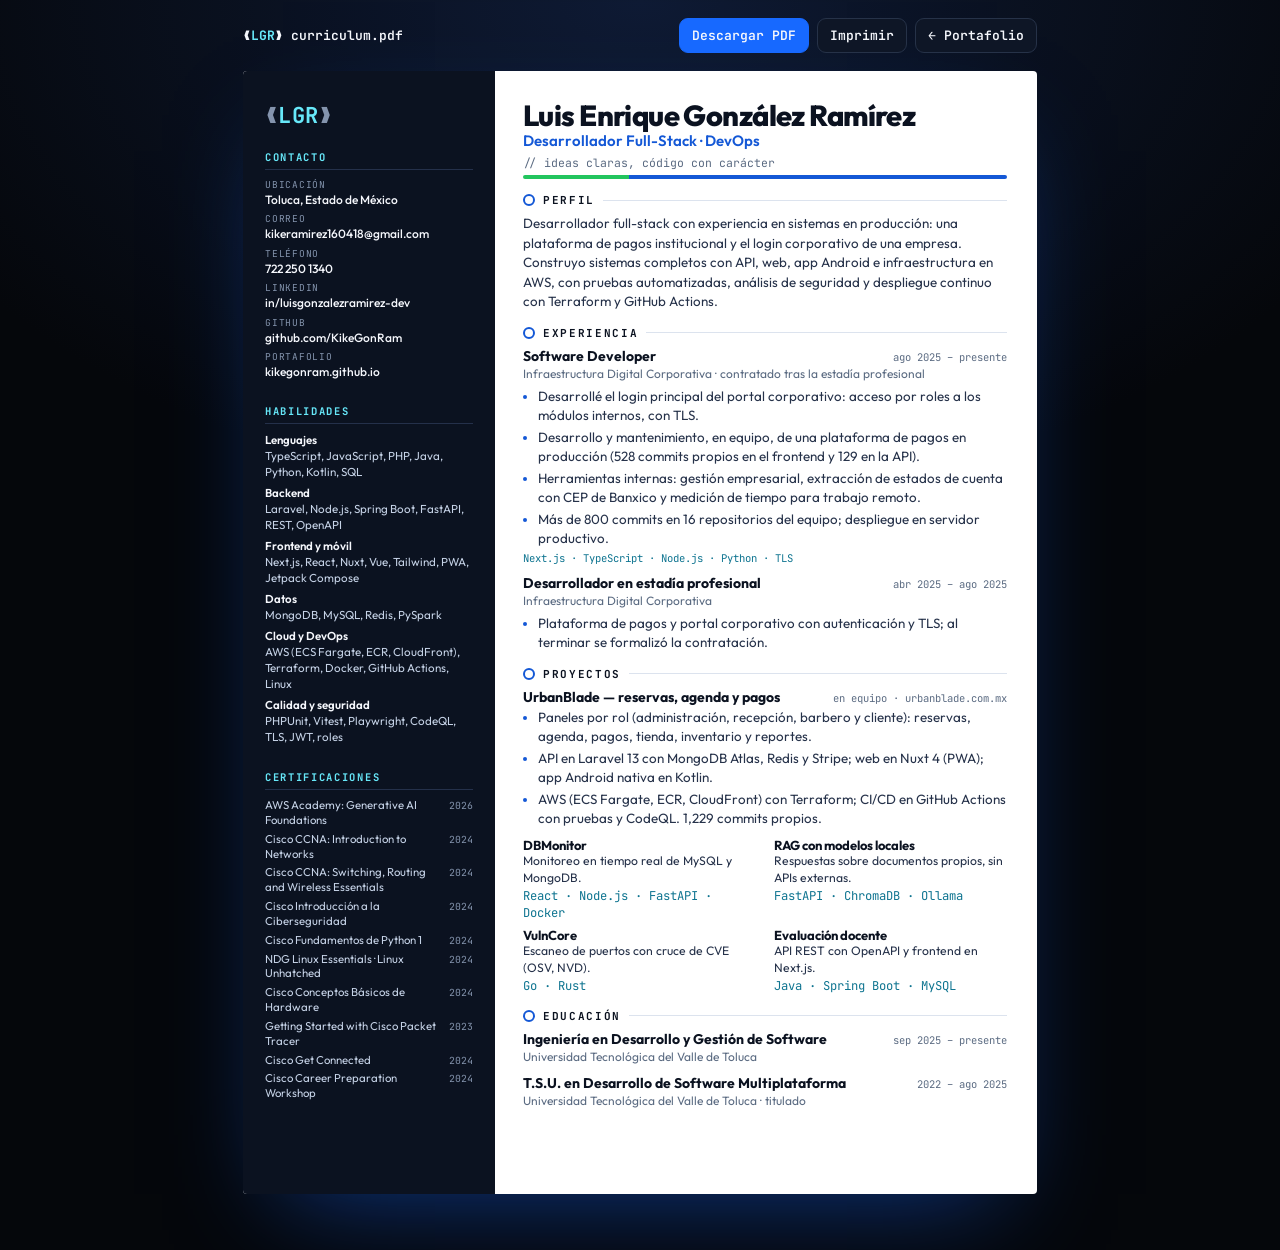
==== commit 5f94a61d: "feat: CV de una página en dos columnas - Columna lateral con contacto, habilidades y las 11 certific" ====
--- a/cv.html
+++ b/cv.html
@@ -1,120 +1,210 @@
 <!DOCTYPE html>
 <html lang="es">
 <head>
-  <meta charset="UTF-8">
-  <meta name="viewport" content="width=device-width, initial-scale=1">
-  <title>CV — Luis Enrique González Ramírez</title>
-  <meta name="description" content="Currículum de Luis Enrique González Ramírez, desarrollador de software en Toluca, México.">
-  <meta name="author" content="Luis Enrique González Ramírez">
-  <link rel="canonical" href="https://kikegonram.github.io/cv.html">
-  <link rel="stylesheet" href="style.css">
-  <style>
-    .cv { max-width: 820px; margin: 0 auto; padding: 36px 28px 56px; }
-    .cv h1 { font-size: 30px; margin: 0; letter-spacing: -.01em; }
-    .cv .role { color: var(--accent); font-weight: 600; margin: 2px 0 10px; font-size: 17px; }
-    .cv .contact { color: var(--muted); font-size: 14px; margin: 0 0 6px; }
-    .cv .actions { margin: 14px 0 0; font-size: 14px; }
-    .cv h2 { border-bottom: 1px solid var(--line); padding-bottom: 4px; margin: 26px 0 12px; }
-    .cv .row { display: flex; justify-content: space-between; gap: 16px; flex-wrap: wrap; }
-    .cv .row h3 { font-size: 15.5px; margin: 0; }
-    .cv .row .when { color: var(--muted); font-size: 14px; white-space: nowrap; }
-    .cv .org { color: var(--muted); font-size: 14px; margin: 1px 0 4px; }
-    .cv ul { margin: 6px 0 0; padding-left: 20px; }
-    .cv li { margin-bottom: 3px; font-size: 15px; }
-    .cv p { margin: 0 0 8px; font-size: 15px; }
-    .cv .block { margin-bottom: 16px; }
-    @media print {
-      @page { size: A4; margin: 14mm; }
-      body { background: #fff; color: #000; font-size: 11pt; }
-      .cv { padding: 0; max-width: none; }
-      .cv .actions, header.top, footer { display: none; }
-      a { color: #000; text-decoration: none; }
-      .cv .block { break-inside: avoid; }
-      .cv h2 { color: #000; }
-    }
-  </style>
+<meta charset="UTF-8">
+<meta name="viewport" content="width=device-width, initial-scale=1">
+<title>CV — Luis Enrique González Ramírez</title>
+<meta name="description" content="Currículum de Luis Enrique González Ramírez, desarrollador full-stack y DevOps en Toluca, México: Laravel, Nuxt, Next.js, Kotlin, AWS y Terraform.">
+<meta name="author" content="Luis Enrique González Ramírez">
+<meta name="theme-color" content="#05070B">
+<link rel="canonical" href="https://kikegonram.github.io/cv.html">
+<link rel="icon" href="data:image/svg+xml,%3Csvg xmlns='http://www.w3.org/2000/svg' viewBox='0 0 100 100'%3E%3Crect width='100' height='100' rx='22' fill='%2305070B'/%3E%3Ctext x='50' y='63' font-family='monospace' font-size='38' font-weight='700' fill='%2367E8F9' text-anchor='middle'%3ELGR%3C/text%3E%3C/svg%3E">
+<link rel="preconnect" href="https://fonts.googleapis.com">
+<link rel="preconnect" href="https://fonts.gstatic.com" crossorigin>
+<link href="https://fonts.googleapis.com/css2?family=JetBrains+Mono:wght@400;600&family=Outfit:wght@400;500;600;700;800&display=swap" rel="stylesheet">
+<style>
+:root {
+  --bg: #05070B; --side: #0B1220; --side2: #131C2E; --side-line: #24304A;
+  --side-ink: #F5F7FC; --side-text: #C5D2E6; --side-muted: #8494AD;
+  --paper: #FFFFFF; --ink: #0B1220; --text: #26324A; --muted: #5B6B82; --line: #DCE3EE;
+  --blue: #1458D6; --cyan: #67E8F9; --teal: #0E7490; --green: #22C55E;
+  --sans: "Outfit", "Segoe UI", system-ui, -apple-system, Arial, sans-serif;
+  --mono: "JetBrains Mono", Consolas, "SFMono-Regular", Menlo, monospace;
+}
+* { box-sizing: border-box; }
+html { background: var(--bg); -webkit-print-color-adjust: exact; print-color-adjust: exact; }
+body { margin: 0; font: 13.4px/1.45 var(--sans); color: var(--text); background: radial-gradient(90% 60% at 50% 0%, #0E1A33, var(--bg) 70%); min-height: 100vh; }
+a { color: inherit; text-decoration: none; }
+a:hover { text-decoration: underline; }
+:focus-visible { outline: 2px solid var(--cyan); outline-offset: 2px; border-radius: 3px; }
+
+/* barra de acciones (solo pantalla) */
+.bar { max-width: 794px; margin: 0 auto; padding: 18px 0; display: flex; flex-wrap: wrap; gap: 10px; align-items: center; justify-content: space-between; color: var(--side-muted); font: 13px var(--mono); }
+.bar .logo { color: var(--side-ink); font-weight: 600; }
+.bar .logo b { color: var(--cyan); }
+.bar nav { display: flex; flex-wrap: wrap; gap: 8px; }
+.bar a, .bar button { font: 600 13px var(--mono); color: var(--side-ink); background: #0E1626; border: 1px solid #263248; border-radius: 9px; padding: 8px 12px; cursor: pointer; }
+.bar a.fill { background: #1769FF; border-color: #1769FF; }
+.bar a:hover, .bar button:hover { border-color: #3986FF; text-decoration: none; }
+
+/* hoja A4 */
+.page { width: 794px; min-height: 1123px; margin: 0 auto 56px; background: var(--paper); display: grid; grid-template-columns: 252px 1fr; box-shadow: 0 40px 100px -40px rgba(23,105,255,.5); border-radius: 4px; overflow: hidden; }
+
+/* columna lateral */
+.side { background: var(--side); color: var(--side-text); padding: 30px 22px 24px; display: flex; flex-direction: column; gap: 20px; }
+.mono-mark { font: 700 22px var(--mono); color: var(--side-ink); letter-spacing: .02em; }
+.mono-mark em { color: var(--side-muted); font-style: normal; } .mono-mark b { color: var(--cyan); }
+.side h2 { font: 700 10.5px var(--mono); letter-spacing: .16em; text-transform: uppercase; color: var(--cyan); margin: 0 0 8px; padding-bottom: 5px; border-bottom: 1px solid var(--side-line); }
+.side ul { list-style: none; margin: 0; padding: 0; }
+.contact li { margin-bottom: 4px; font-size: 12px; overflow-wrap: anywhere; }
+.contact span { display: block; font: 9.5px var(--mono); color: var(--side-muted); letter-spacing: .08em; text-transform: uppercase; }
+.contact a, .contact strong { color: var(--side-ink); font-weight: 500; }
+.skill { margin-bottom: 5px; }
+.skill b { display: block; font: 600 11.5px var(--sans); color: var(--side-ink); }
+.skill p { margin: 1px 0 0; font-size: 11.6px; line-height: 1.38; }
+.certs li { margin-bottom: 4px; font-size: 11.4px; line-height: 1.3; display: flex; justify-content: space-between; gap: 8px; }
+.certs li small { font: 9.8px var(--mono); color: var(--side-muted); white-space: nowrap; padding-top: 1px; }
+.certs .more { font-size: 10.8px; color: var(--side-muted); display: block; }
+.edu p { margin: 0 0 7px; font-size: 11.8px; line-height: 1.35; }
+.edu b { color: var(--side-ink); font-weight: 600; display: block; }
+.edu small { font: 9.8px var(--mono); color: var(--side-muted); }
+
+/* columna principal */
+.main { padding: 30px 30px 24px 28px; }
+.main h1 { margin: 0; font: 800 29px/1.05 var(--sans); color: var(--ink); letter-spacing: -.02em; }
+.role { margin: 5px 0 1px; font: 600 15px var(--sans); color: var(--blue); }
+.tag { margin: 0 0 12px; font: 11.5px var(--mono); color: var(--muted); }
+.rule { height: 4px; background: linear-gradient(90deg, var(--green) 0 22%, var(--blue) 22% 100%); border-radius: 2px; margin-bottom: 4px; }
+.main h2 { display: flex; align-items: center; gap: 8px; font: 700 11px var(--mono); letter-spacing: .15em; text-transform: uppercase; color: var(--ink); margin: 14px 0 7px; }
+.main h2::before { content: ""; width: 8px; height: 8px; border-radius: 50%; border: 2.2px solid var(--blue); flex: none; }
+.main h2::after { content: ""; flex: 1; height: 1px; background: var(--line); }
+.main p { margin: 0 0 5px; }
+.item { margin-bottom: 9px; }
+.row { display: flex; justify-content: space-between; gap: 4px 12px; flex-wrap: wrap; align-items: baseline; }
+.row h3 { margin: 0; font: 700 14px var(--sans); color: var(--ink); }
+.when { font: 10.5px var(--mono); color: var(--muted); white-space: nowrap; }
+.org { margin: 0 0 3px; font-size: 12px; color: var(--muted); }
+.main ul { margin: 2px 0 0; padding-left: 15px; }
+.main li { margin-bottom: 2px; }
+.main li::marker { color: var(--blue); }
+.stack { font: 10.6px var(--mono); color: var(--teal); margin-top: 3px; }
+.mini { display: grid; grid-template-columns: 1fr 1fr; gap: 6px 18px; }
+.mini h3 { margin: 0; font: 700 13px var(--sans); color: var(--ink); }
+.mini p { font-size: 12.2px; margin: 0; line-height: 1.35; }
+.mini .stack { margin-top: 2px; }
+
+@media screen and (max-width: 820px) {
+  .bar { padding: 16px; }
+  .page { width: auto; min-height: 0; grid-template-columns: 1fr; border-radius: 0; margin-bottom: 0; }
+  .main { order: -1; padding: 24px 18px; }
+  .side { padding: 24px 18px; }
+  .mini { grid-template-columns: 1fr; }
+}
+@media print {
+  @page { size: A4; margin: 0; }
+  html, body { background: #fff; }
+  .bar { display: none; }
+  .page { margin: 0; box-shadow: none; border-radius: 0; width: 210mm; height: 297mm; min-height: 0; }
+  a { text-decoration: none; }
+}
+</style>
 </head>
 <body>
-<main class="cv">
-  <header>
+<div class="bar">
+  <span class="logo">❰<b>LGR</b>❱ curriculum.pdf</span>
+  <nav aria-label="Acciones">
+    <a class="fill" href="Luis-Gonzalez-CV.pdf" download>Descargar PDF</a>
+    <button type="button" onclick="window.print()">Imprimir</button>
+    <a href="index.html">← Portafolio</a>
+  </nav>
+</div>
+
+<div class="page">
+  <aside class="side">
+    <div class="mono-mark" aria-hidden="true"><em>❰</em><b>LGR</b><em>❱</em></div>
+
+    <section>
+      <h2>Contacto</h2>
+      <ul class="contact">
+        <li><span>Ubicación</span><strong>Toluca, Estado de México</strong></li>
+        <li><span>Correo</span><a href="mailto:kikeramirez160418@gmail.com">kikeramirez160418@gmail.com</a></li>
+        <li><span>Teléfono</span><a href="tel:+527222501340">722 250 1340</a></li>
+        <li><span>LinkedIn</span><a href="https://www.linkedin.com/in/luisgonzalezramirez-dev">in/luisgonzalezramirez-dev</a></li>
+        <li><span>GitHub</span><a href="https://github.com/KikeGonRam">github.com/KikeGonRam</a></li>
+        <li><span>Portafolio</span><a href="https://kikegonram.github.io/">kikegonram.github.io</a></li>
+      </ul>
+    </section>
+
+    <section>
+      <h2>Habilidades</h2>
+      <div class="skill"><b>Lenguajes</b><p>TypeScript, JavaScript, PHP, Java, Python, Kotlin, SQL</p></div>
+      <div class="skill"><b>Backend</b><p>Laravel, Node.js, Spring Boot, FastAPI, REST, OpenAPI</p></div>
+      <div class="skill"><b>Frontend y móvil</b><p>Next.js, React, Nuxt, Vue, Tailwind, PWA, Jetpack Compose</p></div>
+      <div class="skill"><b>Datos</b><p>MongoDB, MySQL, Redis, PySpark</p></div>
+      <div class="skill"><b>Cloud y DevOps</b><p>AWS (ECS Fargate, ECR, CloudFront), Terraform, Docker, GitHub Actions, Linux</p></div>
+      <div class="skill"><b>Calidad y seguridad</b><p>PHPUnit, Vitest, Playwright, CodeQL, TLS, JWT, roles</p></div>
+    </section>
+
+    <section>
+      <h2>Certificaciones</h2>
+      <ul class="certs">
+        <li>AWS Academy: Generative AI Foundations <small>2026</small></li>
+        <li>Cisco CCNA: Introduction to Networks <small>2024</small></li>
+        <li>Cisco CCNA: Switching, Routing and Wireless Essentials <small>2024</small></li>
+        <li>Cisco Introducción a la Ciberseguridad <small>2024</small></li>
+        <li>Cisco Fundamentos de Python 1 <small>2024</small></li>
+        <li>NDG Linux Essentials · Linux Unhatched <small>2024</small></li>
+        <li>Cisco Conceptos Básicos de Hardware <small>2024</small></li>
+        <li>Getting Started with Cisco Packet Tracer <small>2023</small></li>
+        <li>Cisco Get Connected <small>2024</small></li>
+        <li>Cisco Career Preparation Workshop <small>2024</small></li>
+      </ul>
+    </section>
+  </aside>
+
+  <main class="main">
     <h1>Luis Enrique González Ramírez</h1>
-    <p class="role">Desarrollador de software</p>
-    <p class="contact">Toluca, Estado de México · <a href="mailto:kikeramirez160418@gmail.com">kikeramirez160418@gmail.com</a> · 722 250 1340</p>
-    <p class="contact"><a href="https://www.linkedin.com/in/luisgonzalezramirez-dev">linkedin.com/in/luisgonzalezramirez-dev</a> · <a href="https://github.com/KikeGonRam">github.com/KikeGonRam</a> · <a href="https://kikegonram.github.io/">kikegonram.github.io</a></p>
-    <p class="actions"><a href="Luis-Gonzalez-CV.pdf">Descargar PDF</a> · <a href="index.html">Portafolio</a></p>
-  </header>
-
-  <h2>Perfil</h2>
-  <p>Desarrollador de software con experiencia en producción en una plataforma de pagos institucional y en el portal corporativo de una empresa, a cargo de autenticación, control de accesos y despliegue. Además desarrollo proyectos propios de punta a punta con Laravel, Nuxt, Spring Boot y Python, con pruebas automáticas, integración continua y análisis de calidad. Titulado como T.S.U. y cursando Ingeniería en Desarrollo y Gestión de Software.</p>
-
-  <h2>Experiencia</h2>
-  <div class="block">
-    <div class="row"><h3>Software Developer</h3><span class="when">Ago 2025 – Presente</span></div>
-    <p class="org">Infraestructura Digital Corporativa · Contratado directamente tras la estadía profesional</p>
-    <ul>
-      <li>Desarrollé el login principal del portal corporativo, punto de acceso a los módulos internos.</li>
-      <li>Desarrollo y mantenimiento, en equipo, de una plataforma de pagos institucional en producción.</li>
-      <li>Autenticación, seguridad TLS, control de accesos y despliegue en servidor productivo.</li>
-      <li>Tecnologías: Next.js, TypeScript.</li>
-    </ul>
-  </div>
-  <div class="block">
-    <div class="row"><h3>Desarrollador en estadía profesional</h3><span class="when">Abr 2025 – Ago 2025</span></div>
-    <p class="org">Infraestructura Digital Corporativa</p>
-    <ul>
-      <li>Desarrollo de la plataforma de pagos institucional y del portal corporativo con autenticación y TLS.</li>
-      <li>Al término de la estadía se formalizó la contratación.</li>
-    </ul>
-  </div>
-
-  <h2>Proyectos</h2>
-  <div class="block">
-    <div class="row"><h3>UrbanBlade — plataforma para barberías</h3><span class="when">Proyecto en equipo</span></div>
-    <p class="org">github.com/KikeGonRam/barber · frontend_Urbanblade · spark</p>
-    <ul>
-      <li>Reservas, agenda, pagos, inventario y reportes con paneles por rol (administrador, recepción, barbero y cliente).</li>
-      <li>API REST con Laravel, MongoDB, Redis y pagos con Stripe; web en Nuxt, Vue y TypeScript instalable como PWA.</li>
-      <li>Analítica con PySpark y Streamlit separada de la operación; CI con GitHub Actions, PHPUnit, ESLint y SonarCloud.</li>
-    </ul>
-  </div>
-  <div class="block">
-    <div class="row"><h3>DBMonitor — observabilidad de bases de datos</h3></div>
-    <p class="org">github.com/KikeGonRam/dbmonitor</p>
-    <ul><li>Monitoreo de MySQL y MongoDB: indicadores, consultas lentas y conexiones. React, Node.js, FastAPI, JWT y Docker Compose.</li></ul>
-  </div>
-  <div class="block">
-    <div class="row"><h3>RAG con modelos locales</h3></div>
-    <p class="org">github.com/KikeGonRam/RAG</p>
-    <ul><li>Respuestas con el contexto de documentos propios y sin APIs externas. FastAPI, ChromaDB y Ollama.</li></ul>
-  </div>
-  <div class="block">
-    <div class="row"><h3>VulnCore — escáner de vulnerabilidades</h3></div>
-    <p class="org">github.com/KikeGonRam/vulncore</p>
-    <ul><li>Escaneo asíncrono de puertos y cruce con CVE (OSV, NVD) para servidores Linux. Rust y Go.</li></ul>
-  </div>
-  <div class="block">
-    <div class="row"><h3>API de evaluación docente</h3></div>
-    <p class="org">github.com/KikeGonRam/evaluacion-docente-api</p>
-    <ul><li>API REST con Spring Boot, JPA/Hibernate, MapStruct y MySQL, documentada con OpenAPI; frontend en Next.js.</li></ul>
-  </div>
-
-  <h2>Habilidades</h2>
-  <p><strong>Lenguajes:</strong> Java, TypeScript, JavaScript, PHP, Python, SQL.</p>
-  <p><strong>Backend:</strong> Spring Boot, Laravel, Node.js, FastAPI, APIs REST y OpenAPI.</p>
-  <p><strong>Frontend:</strong> Next.js, React, Nuxt, Vue, Tailwind CSS.</p>
-  <p><strong>Datos:</strong> MySQL, MongoDB, Redis, PySpark, ChromaDB.</p>
-  <p><strong>Seguridad:</strong> TLS/HTTPS, JWT, control de acceso por roles.</p>
-  <p><strong>Calidad y operación:</strong> Git, GitHub Actions, Docker, PHPUnit, ESLint, SonarCloud, Postman.</p>
-
-  <h2>Educación</h2>
-  <div class="block">
-    <div class="row"><h3>Ingeniería en Desarrollo y Gestión de Software</h3><span class="when">Sep 2025 – Presente</span></div>
-    <p class="org">Universidad Tecnológica del Valle de Toluca</p>
-  </div>
-  <div class="block">
-    <div class="row"><h3>T.S.U. en Desarrollo de Software Multiplataforma</h3><span class="when">2022 – Ago 2025</span></div>
-    <p class="org">Universidad Tecnológica del Valle de Toluca · Titulado</p>
-  </div>
-</main>
+    <p class="role">Desarrollador Full-Stack · DevOps</p>
+    <p class="tag">// ideas claras, código con carácter</p>
+    <div class="rule" aria-hidden="true"></div>
+
+    <h2>Perfil</h2>
+    <p>Desarrollador full-stack con experiencia en sistemas en producción: una plataforma de pagos institucional y el login corporativo de una empresa. Construyo sistemas completos con API, web, app Android e infraestructura en AWS, con pruebas automatizadas, análisis de seguridad y despliegue continuo con Terraform y GitHub Actions.</p>
+
+    <h2>Experiencia</h2>
+    <div class="item">
+      <div class="row"><h3>Software Developer</h3><span class="when">ago 2025 – presente</span></div>
+      <p class="org">Infraestructura Digital Corporativa · contratado tras la estadía profesional</p>
+      <ul>
+        <li>Desarrollé el login principal del portal corporativo: acceso por roles a los módulos internos, con TLS.</li>
+        <li>Desarrollo y mantenimiento, en equipo, de una plataforma de pagos en producción (528 commits propios en el frontend y 129 en la API).</li>
+        <li>Herramientas internas: gestión empresarial, extracción de estados de cuenta con CEP de Banxico y medición de tiempo para trabajo remoto.</li>
+        <li>Más de 800 commits en 16 repositorios del equipo; despliegue en servidor productivo.</li>
+      </ul>
+      <p class="stack">Next.js · TypeScript · Node.js · Python · TLS</p>
+    </div>
+    <div class="item">
+      <div class="row"><h3>Desarrollador en estadía profesional</h3><span class="when">abr 2025 – ago 2025</span></div>
+      <p class="org">Infraestructura Digital Corporativa</p>
+      <ul><li>Plataforma de pagos y portal corporativo con autenticación y TLS; al terminar se formalizó la contratación.</li></ul>
+    </div>
+
+    <h2>Proyectos</h2>
+    <div class="item">
+      <div class="row"><h3>UrbanBlade — reservas, agenda y pagos</h3><span class="when">en equipo · urbanblade.com.mx</span></div>
+      <ul>
+        <li>Paneles por rol (administración, recepción, barbero y cliente): reservas, agenda, pagos, tienda, inventario y reportes.</li>
+        <li>API en Laravel 13 con MongoDB Atlas, Redis y Stripe; web en Nuxt 4 (PWA); app Android nativa en Kotlin.</li>
+        <li>AWS (ECS Fargate, ECR, CloudFront) con Terraform; CI/CD en GitHub Actions con pruebas y CodeQL. 1,229 commits propios.</li>
+      </ul>
+    </div>
+    <div class="mini">
+      <div><h3>DBMonitor</h3><p>Monitoreo en tiempo real de MySQL y MongoDB.</p><p class="stack">React · Node.js · FastAPI · Docker</p></div>
+      <div><h3>RAG con modelos locales</h3><p>Respuestas sobre documentos propios, sin APIs externas.</p><p class="stack">FastAPI · ChromaDB · Ollama</p></div>
+      <div><h3>VulnCore</h3><p>Escaneo de puertos con cruce de CVE (OSV, NVD).</p><p class="stack">Go · Rust</p></div>
+      <div><h3>Evaluación docente</h3><p>API REST con OpenAPI y frontend en Next.js.</p><p class="stack">Java · Spring Boot · MySQL</p></div>
+    </div>
+
+    <h2>Educación</h2>
+    <div class="item">
+      <div class="row"><h3>Ingeniería en Desarrollo y Gestión de Software</h3><span class="when">sep 2025 – presente</span></div>
+      <p class="org">Universidad Tecnológica del Valle de Toluca</p>
+    </div>
+    <div class="item">
+      <div class="row"><h3>T.S.U. en Desarrollo de Software Multiplataforma</h3><span class="when">2022 – ago 2025</span></div>
+      <p class="org">Universidad Tecnológica del Valle de Toluca · titulado</p>
+    </div>
+  </main>
+</div>
 </body>
 </html>
